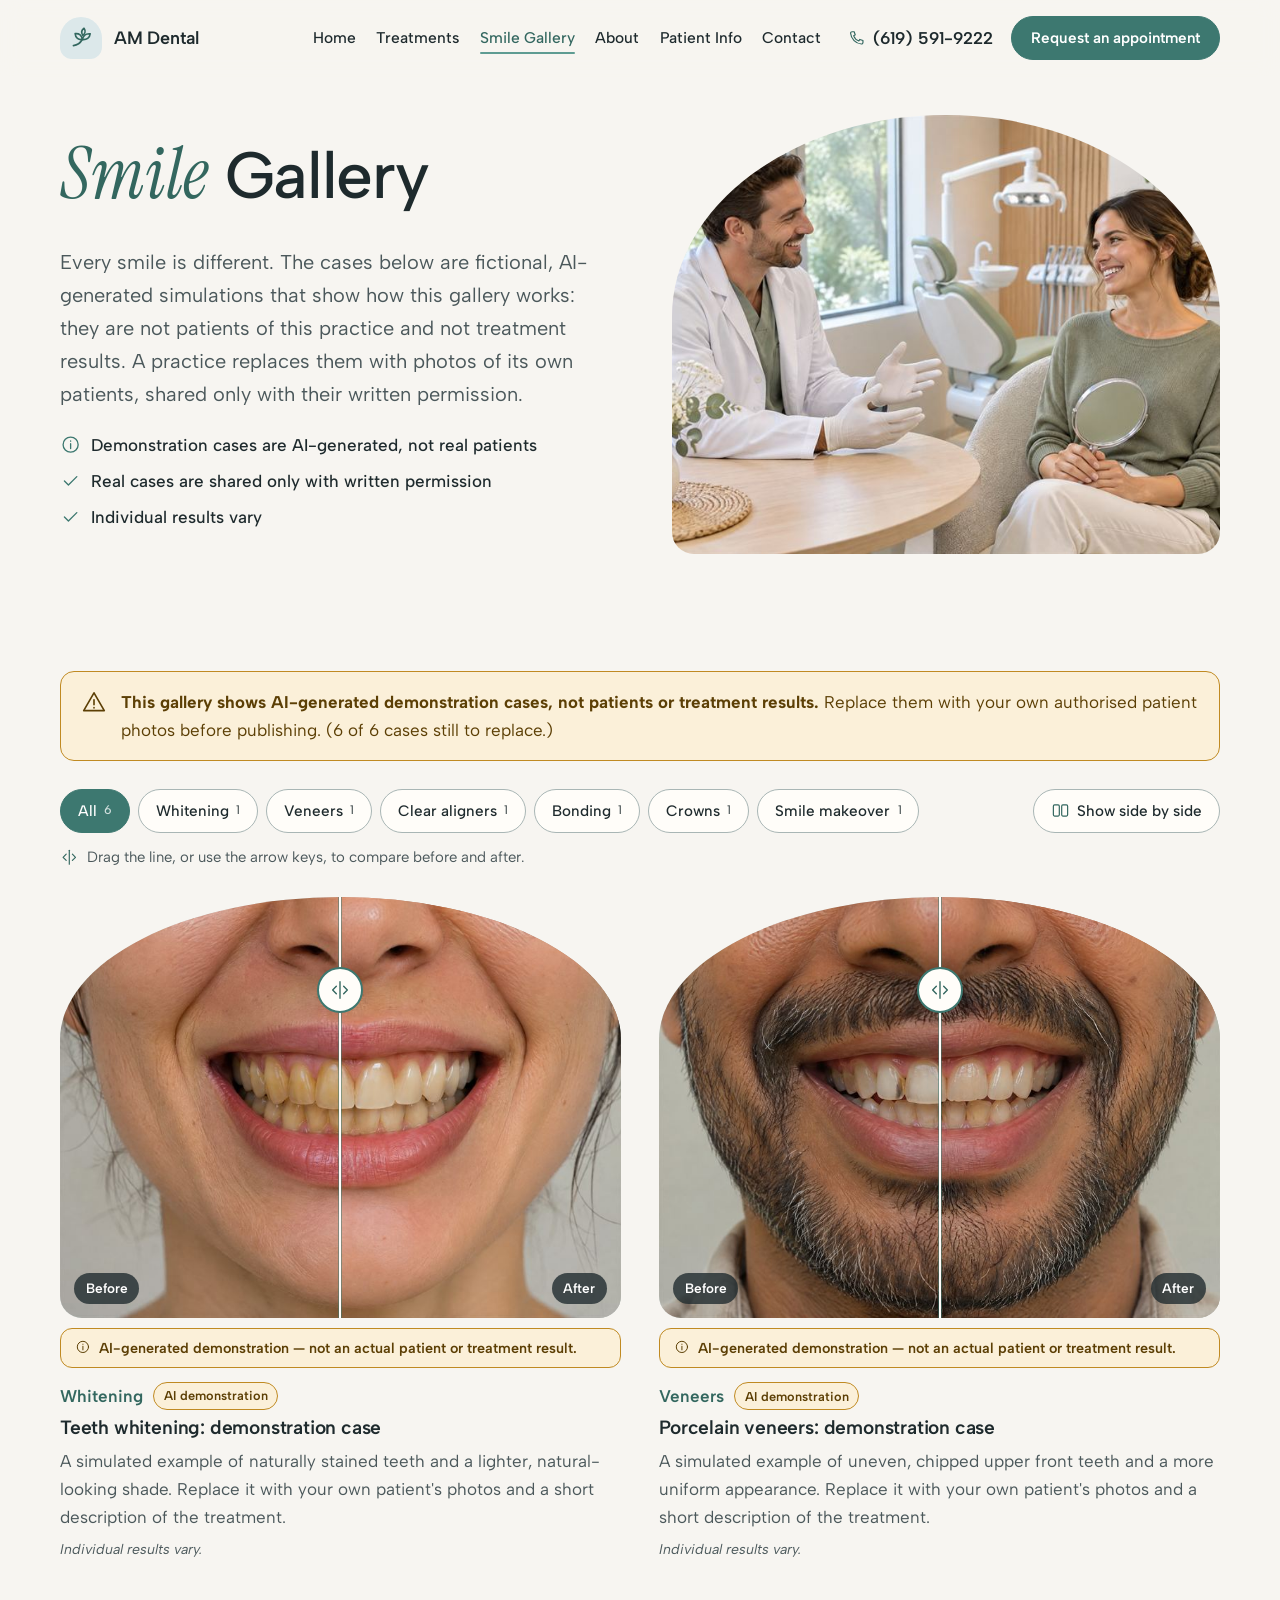
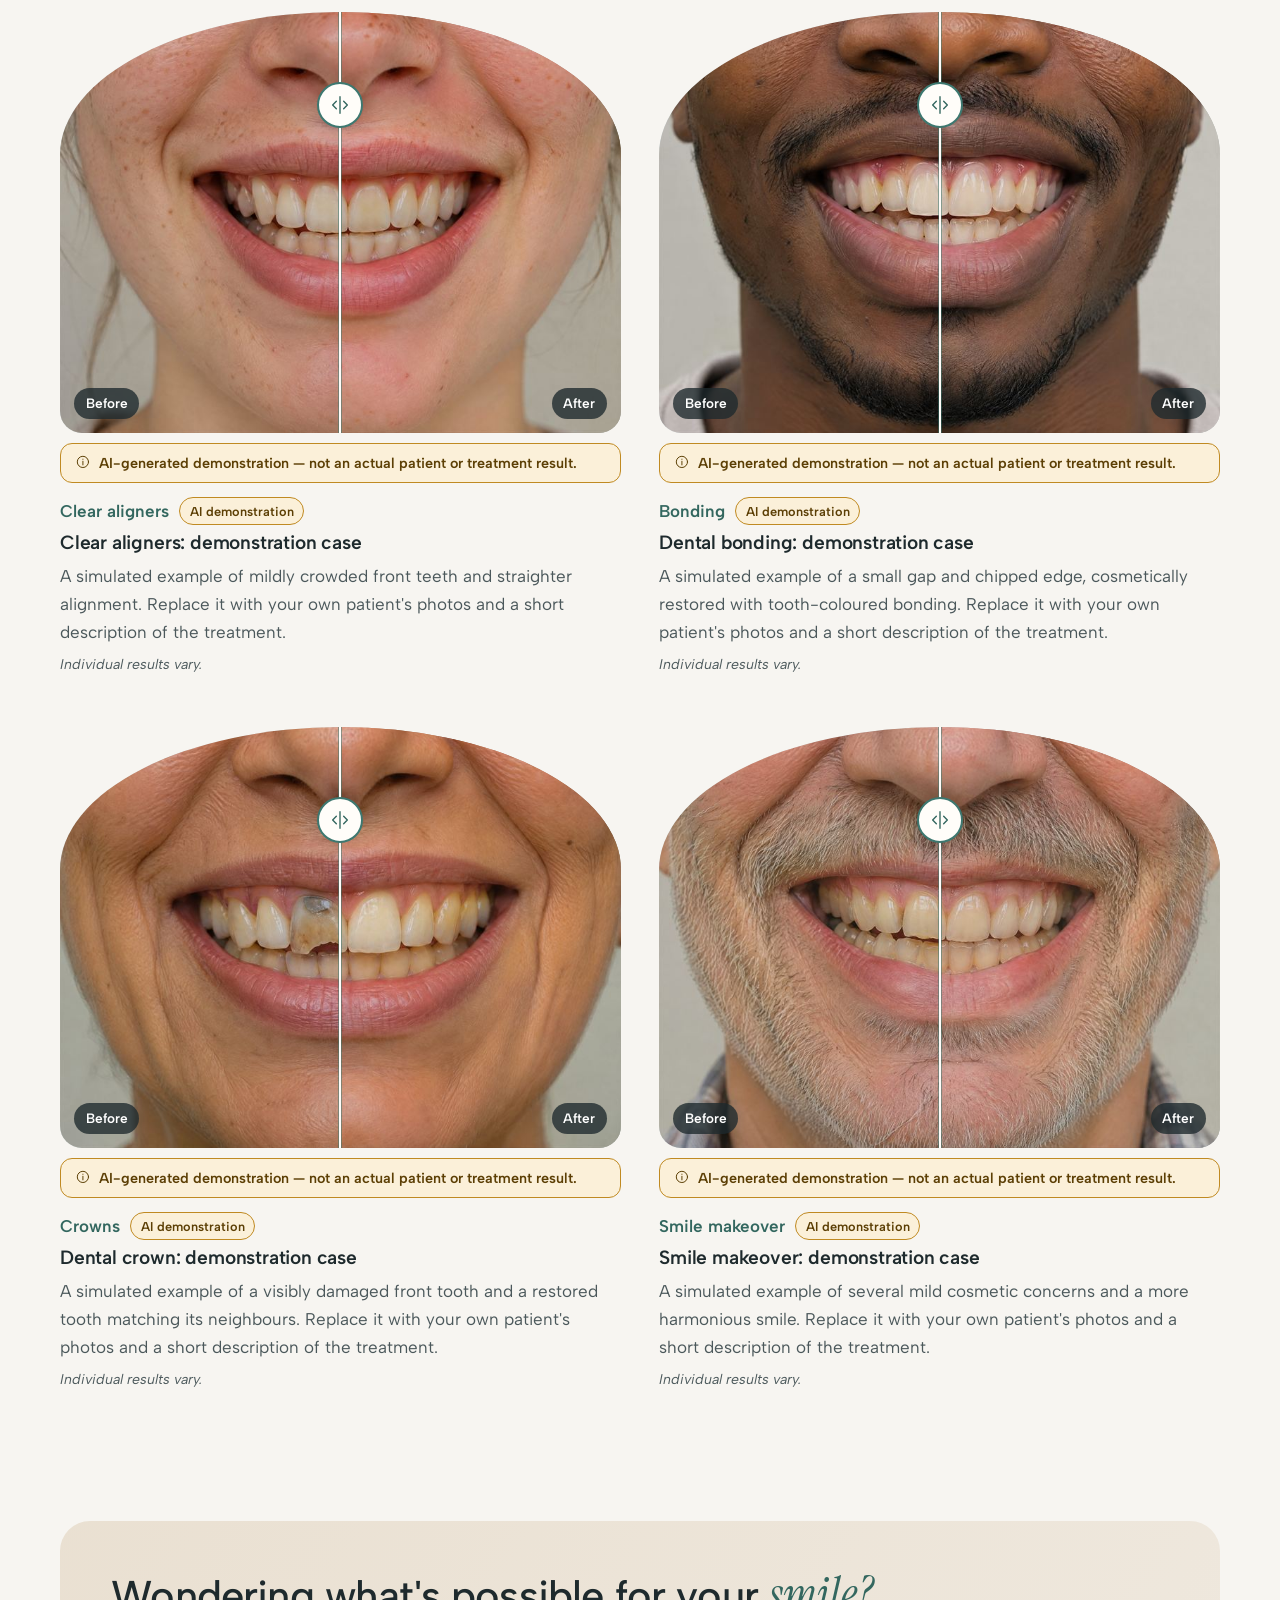
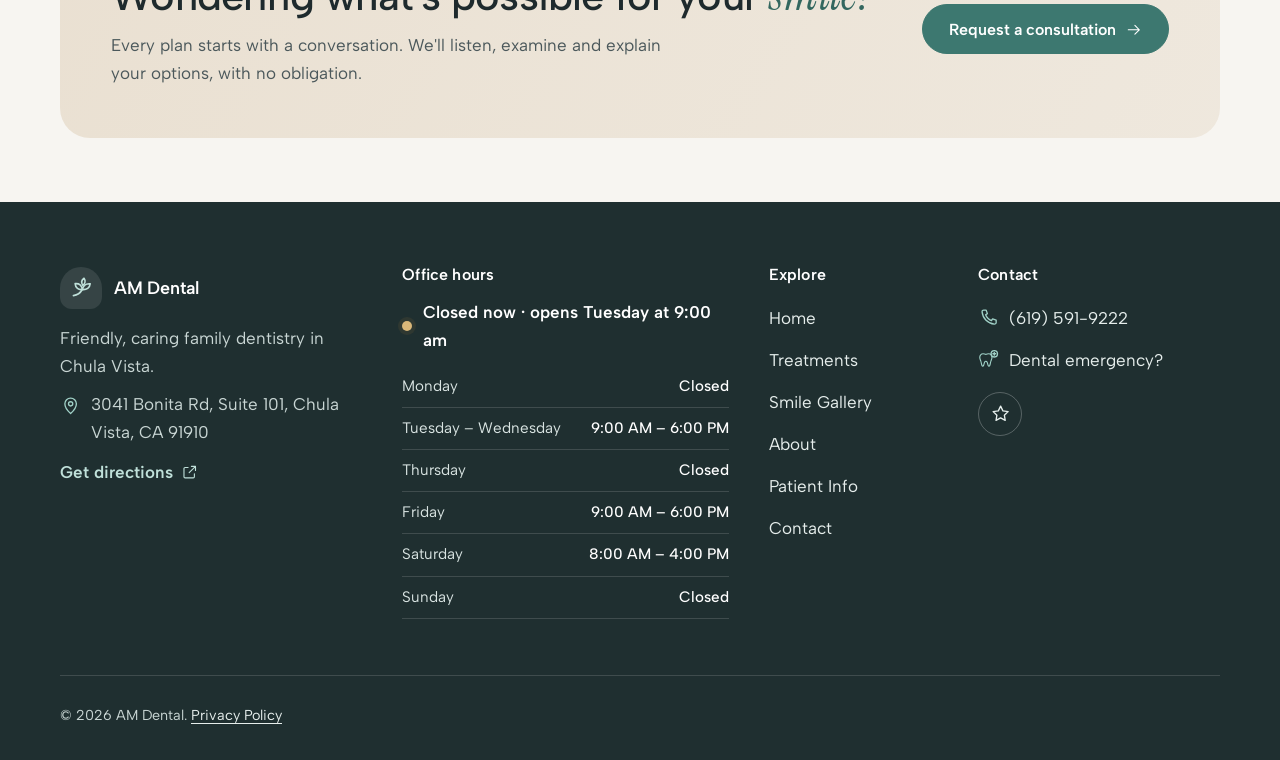
==== smile-gallery.html @ e5ad620f "AM Dental demo website Co-Authored-By: Claude Opus 5.5 <noreply@anthropic.com>" ====
<!doctype html>
<html lang="en">
<head>
  <meta charset="utf-8">
  <meta name="viewport" content="width=device-width, initial-scale=1">
  <meta name="robots" content="noindex, nofollow"><!-- DEMO ONLY: delete this line when the site goes live -->
  <title>Smile Gallery | AM Dental</title>
  <meta name="description" content="Our Smile Gallery of before-and-after photos. The cases shown in this template are AI-generated demonstrations, not patients or treatment results; individual results vary.">
  <meta name="theme-color" content="#f7f5f1">
  <!-- Share previews (Open Graph). Set dental.siteUrl in js/dental-config.js so links and images use your full web address. -->
  <meta property="og:type" content="website">
  <meta property="og:site_name" content="AM Dental" data-og="site_name">
  <meta property="og:title" content="Smile Gallery at AM Dental">
  <meta property="og:description" content="Our Smile Gallery of before-and-after photos. The cases shown in this template are AI-generated demonstrations, not patients or treatment results; individual results vary.">
  <meta property="og:image" content="images/smile-consultation-1200.jpg" data-og="image">
  <meta name="twitter:card" content="summary_large_image">
  <link rel="icon" href="images/favicon.svg" type="image/svg+xml">
  <meta name="theme-map" content='{"colors":{"primary":{"--c-accent":"","--c-accent-strong":"darker","--c-accent-ink":"darker"},"accent":{"--c-sand":""},"text":{"--c-ink":""},"background":{"--c-bg":""},"surface":{"--c-mist":"","--c-mist-2":"darker"}},"fonts":{"heading":["--font-heading"],"body":["--font-body"]}}'>
  <!-- Fonts: Albert Sans and Instrument Serif from Google Fonts. To change them, edit this link and --font-body / --font-heading / --font-accent in css/style.css. -->
  <link rel="preconnect" href="https://fonts.googleapis.com">
  <link rel="preconnect" href="https://fonts.gstatic.com" crossorigin>
  <link rel="stylesheet" href="https://fonts.googleapis.com/css2?family=Albert+Sans:wght@400;500;600&family=Instrument+Serif:ital@0;1&display=swap">
  <link rel="stylesheet" href="css/style.css">
  <script>document.documentElement.className += " js";</script>
  
</head>
<body data-page="smile-gallery">
  <svg xmlns="http://www.w3.org/2000/svg" style="display:none" aria-hidden="true">
  <symbol id="i-tooth" viewBox="0 0 24 24" fill="none" stroke="currentColor" stroke-width="1.5" stroke-linecap="round" stroke-linejoin="round"><path d="M8.2 3.5C5.6 3.5 3.8 5.6 3.8 8.3c0 2.1.8 3.5 1.4 5.2.7 2 .9 4.2 1.6 5.9.4 1 1.6 1.1 2.1 0 .6-1.3.8-3.5 1.5-4.8.4-.7.8-.9 1.6-.9s1.2.2 1.6.9c.7 1.3.9 3.5 1.5 4.8.5 1.1 1.7 1 2.1 0 .7-1.7.9-3.9 1.6-5.9.6-1.7 1.4-3.1 1.4-5.2 0-2.7-1.8-4.8-4.4-4.8-1.6 0-2.5.8-3.8.8s-2.2-.8-3.8-.8z"/></symbol>
  <symbol id="i-checkup" viewBox="0 0 24 24" fill="none" stroke="currentColor" stroke-width="1.5" stroke-linecap="round" stroke-linejoin="round"><path d="M8.2 3.5C5.6 3.5 3.8 5.6 3.8 8.3c0 2.1.8 3.5 1.4 5.2.7 2 .9 4.2 1.6 5.9.4 1 1.6 1.1 2.1 0 .6-1.3.8-3.5 1.5-4.8.4-.7.8-.9 1.6-.9s1.2.2 1.6.9c.7 1.3.9 3.5 1.5 4.8.5 1.1 1.7 1 2.1 0 .7-1.7.9-3.9 1.6-5.9.6-1.7 1.4-3.1 1.4-5.2 0-2.7-1.8-4.8-4.4-4.8-1.6 0-2.5.8-3.8.8s-2.2-.8-3.8-.8z" transform="translate(-.6 2) scale(.86)"/><path d="M19 1.8v4M17 3.8h4"/></symbol>
  <symbol id="i-filling" viewBox="0 0 24 24" fill="none" stroke="currentColor" stroke-width="1.5" stroke-linecap="round" stroke-linejoin="round"><path d="M8.2 3.5C5.6 3.5 3.8 5.6 3.8 8.3c0 2.1.8 3.5 1.4 5.2.7 2 .9 4.2 1.6 5.9.4 1 1.6 1.1 2.1 0 .6-1.3.8-3.5 1.5-4.8.4-.7.8-.9 1.6-.9s1.2.2 1.6.9c.7 1.3.9 3.5 1.5 4.8.5 1.1 1.7 1 2.1 0 .7-1.7.9-3.9 1.6-5.9.6-1.7 1.4-3.1 1.4-5.2 0-2.7-1.8-4.8-4.4-4.8-1.6 0-2.5.8-3.8.8s-2.2-.8-3.8-.8z"/><path d="M9 8.6c1 .7 2 1 3 1s2-.3 3-1"/></symbol>
  <symbol id="i-crown" viewBox="0 0 24 24" fill="none" stroke="currentColor" stroke-width="1.5" stroke-linecap="round" stroke-linejoin="round"><path d="M8.2 3.5C5.6 3.5 3.8 5.6 3.8 8.3c0 2.1.8 3.5 1.4 5.2.7 2 .9 4.2 1.6 5.9.4 1 1.6 1.1 2.1 0 .6-1.3.8-3.5 1.5-4.8.4-.7.8-.9 1.6-.9s1.2.2 1.6.9c.7 1.3.9 3.5 1.5 4.8.5 1.1 1.7 1 2.1 0 .7-1.7.9-3.9 1.6-5.9.6-1.7 1.4-3.1 1.4-5.2 0-2.7-1.8-4.8-4.4-4.8-1.6 0-2.5.8-3.8.8s-2.2-.8-3.8-.8z" transform="translate(1.8 4.4) scale(.82)"/><path d="M5 6.2V2.6l3 2 4-2.6 4 2.6 3-2v3.6"/></symbol>
  <symbol id="i-bridge" viewBox="0 0 24 24" fill="none" stroke="currentColor" stroke-width="1.5" stroke-linecap="round" stroke-linejoin="round"><path d="M8.2 3.5C5.6 3.5 3.8 5.6 3.8 8.3c0 2.1.8 3.5 1.4 5.2.7 2 .9 4.2 1.6 5.9.4 1 1.6 1.1 2.1 0 .6-1.3.8-3.5 1.5-4.8.4-.7.8-.9 1.6-.9s1.2.2 1.6.9c.7 1.3.9 3.5 1.5 4.8.5 1.1 1.7 1 2.1 0 .7-1.7.9-3.9 1.6-5.9.6-1.7 1.4-3.1 1.4-5.2 0-2.7-1.8-4.8-4.4-4.8-1.6 0-2.5.8-3.8.8s-2.2-.8-3.8-.8z" transform="translate(.2 6) scale(.5)"/><path d="M8.2 3.5C5.6 3.5 3.8 5.6 3.8 8.3c0 2.1.8 3.5 1.4 5.2.7 2 .9 4.2 1.6 5.9.4 1 1.6 1.1 2.1 0 .6-1.3.8-3.5 1.5-4.8.4-.7.8-.9 1.6-.9s1.2.2 1.6.9c.7 1.3.9 3.5 1.5 4.8.5 1.1 1.7 1 2.1 0 .7-1.7.9-3.9 1.6-5.9.6-1.7 1.4-3.1 1.4-5.2 0-2.7-1.8-4.8-4.4-4.8-1.6 0-2.5.8-3.8.8s-2.2-.8-3.8-.8z" transform="translate(6.2 6) scale(.5)"/><path d="M8.2 3.5C5.6 3.5 3.8 5.6 3.8 8.3c0 2.1.8 3.5 1.4 5.2.7 2 .9 4.2 1.6 5.9.4 1 1.6 1.1 2.1 0 .6-1.3.8-3.5 1.5-4.8.4-.7.8-.9 1.6-.9s1.2.2 1.6.9c.7 1.3.9 3.5 1.5 4.8.5 1.1 1.7 1 2.1 0 .7-1.7.9-3.9 1.6-5.9.6-1.7 1.4-3.1 1.4-5.2 0-2.7-1.8-4.8-4.4-4.8-1.6 0-2.5.8-3.8.8s-2.2-.8-3.8-.8z" transform="translate(12.2 6) scale(.5)"/><path d="M3 6.5h18"/></symbol>
  <symbol id="i-implant" viewBox="0 0 24 24" fill="none" stroke="currentColor" stroke-width="1.5" stroke-linecap="round" stroke-linejoin="round"><path d="M7.2 3.5h9.6c.5 3.3-1.5 5.6-4.8 5.6S6.7 6.8 7.2 3.5z"/><path d="M12 9.1v1.6M9.4 12h5.2M9.9 14.6h4.2M10.4 17.2h3.2M11 19.8h2"/></symbol>
  <symbol id="i-whitening" viewBox="0 0 24 24" fill="none" stroke="currentColor" stroke-width="1.5" stroke-linecap="round" stroke-linejoin="round"><path d="M8.2 3.5C5.6 3.5 3.8 5.6 3.8 8.3c0 2.1.8 3.5 1.4 5.2.7 2 .9 4.2 1.6 5.9.4 1 1.6 1.1 2.1 0 .6-1.3.8-3.5 1.5-4.8.4-.7.8-.9 1.6-.9s1.2.2 1.6.9c.7 1.3.9 3.5 1.5 4.8.5 1.1 1.7 1 2.1 0 .7-1.7.9-3.9 1.6-5.9.6-1.7 1.4-3.1 1.4-5.2 0-2.7-1.8-4.8-4.4-4.8-1.6 0-2.5.8-3.8.8s-2.2-.8-3.8-.8z" transform="translate(2.6 3.2) scale(.78)"/><path d="M12 .8v1.4M4.6 2.6l1 1M19.4 2.6l-1 1M2.2 8h1.4M20.4 8h1.4"/></symbol>
  <symbol id="i-veneer" viewBox="0 0 24 24" fill="none" stroke="currentColor" stroke-width="1.5" stroke-linecap="round" stroke-linejoin="round"><path d="M8.2 3.5C5.6 3.5 3.8 5.6 3.8 8.3c0 2.1.8 3.5 1.4 5.2.7 2 .9 4.2 1.6 5.9.4 1 1.6 1.1 2.1 0 .6-1.3.8-3.5 1.5-4.8.4-.7.8-.9 1.6-.9s1.2.2 1.6.9c.7 1.3.9 3.5 1.5 4.8.5 1.1 1.7 1 2.1 0 .7-1.7.9-3.9 1.6-5.9.6-1.7 1.4-3.1 1.4-5.2 0-2.7-1.8-4.8-4.4-4.8-1.6 0-2.5.8-3.8.8s-2.2-.8-3.8-.8z"/><path d="M7.4 7.2c3 1.2 6.2 1.2 9.2 0"/></symbol>
  <symbol id="i-bonding" viewBox="0 0 24 24" fill="none" stroke="currentColor" stroke-width="1.5" stroke-linecap="round" stroke-linejoin="round"><path d="M8.2 3.5C5.6 3.5 3.8 5.6 3.8 8.3c0 2.1.8 3.5 1.4 5.2.7 2 .9 4.2 1.6 5.9.4 1 1.6 1.1 2.1 0 .6-1.3.8-3.5 1.5-4.8.4-.7.8-.9 1.6-.9s1.2.2 1.6.9c.7 1.3.9 3.5 1.5 4.8.5 1.1 1.7 1 2.1 0 .7-1.7.9-3.9 1.6-5.9.6-1.7 1.4-3.1 1.4-5.2 0-2.7-1.8-4.8-4.4-4.8-1.6 0-2.5.8-3.8.8s-2.2-.8-3.8-.8z" transform="translate(-1 2) scale(.86)"/><path d="M17.5 2.5l4 4-2.5 2.5-4-4z"/><path d="M15 5l-1.6 1.6"/></symbol>
  <symbol id="i-aligner" viewBox="0 0 24 24" fill="none" stroke="currentColor" stroke-width="1.5" stroke-linecap="round" stroke-linejoin="round"><path d="M3 8.5c0 5.3 4 8.8 9 8.8s9-3.5 9-8.8"/><path d="M6.2 8.8c.4 3.6 2.8 5.7 5.8 5.7s5.4-2.1 5.8-5.7"/><path d="M8.6 13.4l.6-1.6M12 14.5v-1.8M15.4 13.4l-.6-1.6"/></symbol>
  <symbol id="i-emergency" viewBox="0 0 24 24" fill="none" stroke="currentColor" stroke-width="1.5" stroke-linecap="round" stroke-linejoin="round"><path d="M8.2 3.5C5.6 3.5 3.8 5.6 3.8 8.3c0 2.1.8 3.5 1.4 5.2.7 2 .9 4.2 1.6 5.9.4 1 1.6 1.1 2.1 0 .6-1.3.8-3.5 1.5-4.8.4-.7.8-.9 1.6-.9s1.2.2 1.6.9c.7 1.3.9 3.5 1.5 4.8.5 1.1 1.7 1 2.1 0 .7-1.7.9-3.9 1.6-5.9.6-1.7 1.4-3.1 1.4-5.2 0-2.7-1.8-4.8-4.4-4.8-1.6 0-2.5.8-3.8.8s-2.2-.8-3.8-.8z" transform="translate(-1.2 2.4) scale(.84)"/><circle cx="18.4" cy="5.4" r="3.6"/><path d="M18.4 3.8v3.2M16.8 5.4H20"/></symbol>
  <symbol id="i-child" viewBox="0 0 24 24" fill="none" stroke="currentColor" stroke-width="1.5" stroke-linecap="round" stroke-linejoin="round"><path d="M8.2 3.5C5.6 3.5 3.8 5.6 3.8 8.3c0 2.1.8 3.5 1.4 5.2.7 2 .9 4.2 1.6 5.9.4 1 1.6 1.1 2.1 0 .6-1.3.8-3.5 1.5-4.8.4-.7.8-.9 1.6-.9s1.2.2 1.6.9c.7 1.3.9 3.5 1.5 4.8.5 1.1 1.7 1 2.1 0 .7-1.7.9-3.9 1.6-5.9.6-1.7 1.4-3.1 1.4-5.2 0-2.7-1.8-4.8-4.4-4.8-1.6 0-2.5.8-3.8.8s-2.2-.8-3.8-.8z"/><path d="M9.6 8.8h.01M14.4 8.8h.01"/><path d="M9.8 10.8c1.3 1 3.1 1 4.4 0"/></symbol>
  <symbol id="i-family" viewBox="0 0 24 24" fill="none" stroke="currentColor" stroke-width="1.5" stroke-linecap="round" stroke-linejoin="round"><circle cx="8.5" cy="7.5" r="3"/><circle cx="16.5" cy="9" r="2.4"/><path d="M3 19.5c0-3.3 2.5-5.6 5.5-5.6s5.5 2.3 5.5 5.6"/><path d="M14.2 14.6c.7-.4 1.5-.6 2.3-.6 2.5 0 4.5 1.9 4.5 4.6"/></symbol>
  <symbol id="i-shield" viewBox="0 0 24 24" fill="none" stroke="currentColor" stroke-width="1.5" stroke-linecap="round" stroke-linejoin="round"><path d="M12 2.8l7.5 2.8v5.6c0 4.6-3.2 8.3-7.5 10-4.3-1.7-7.5-5.4-7.5-10V5.6z"/><path d="M8.6 12l2.3 2.3 4.6-4.8"/></symbol>
  <symbol id="i-calendar" viewBox="0 0 24 24" fill="none" stroke="currentColor" stroke-width="1.5" stroke-linecap="round" stroke-linejoin="round"><rect x="3.5" y="5" width="17" height="15" rx="2"/><path d="M3.5 9.5h17M8 3v4M16 3v4"/></symbol>
  <symbol id="i-clock" viewBox="0 0 24 24" fill="none" stroke="currentColor" stroke-width="1.5" stroke-linecap="round" stroke-linejoin="round"><circle cx="12" cy="12" r="8.5"/><path d="M12 7.5V12l3 2"/></symbol>
  <symbol id="i-clipboard" viewBox="0 0 24 24" fill="none" stroke="currentColor" stroke-width="1.5" stroke-linecap="round" stroke-linejoin="round"><rect x="5" y="4.5" width="14" height="16.5" rx="2"/><path d="M9 4.5V3h6v1.5"/><path d="M8.5 10l1.2 1.2 2-2M13.5 10.2h2.5M8.5 15l1.2 1.2 2-2M13.5 15.2h2.5"/></symbol>
  <symbol id="i-card" viewBox="0 0 24 24" fill="none" stroke="currentColor" stroke-width="1.5" stroke-linecap="round" stroke-linejoin="round"><rect x="2.8" y="5.5" width="18.4" height="13" rx="2"/><path d="M2.8 9.5h18.4M6.5 14.5h4"/></symbol>
  <symbol id="i-heart" viewBox="0 0 24 24" fill="none" stroke="currentColor" stroke-width="1.5" stroke-linecap="round" stroke-linejoin="round"><path d="M12 20s-7.5-4.4-7.5-10A4.4 4.4 0 0 1 12 7.2 4.4 4.4 0 0 1 19.5 10C19.5 15.6 12 20 12 20z"/></symbol>
  <symbol id="i-sparkle" viewBox="0 0 24 24" fill="none" stroke="currentColor" stroke-width="1.5" stroke-linecap="round" stroke-linejoin="round"><path d="M12 3l1.7 5.3L19 10l-5.3 1.7L12 17l-1.7-5.3L5 10l5.3-1.7z"/><path d="M19 16v4M17 18h4"/></symbol>
  <symbol id="i-comfort" viewBox="0 0 24 24" fill="none" stroke="currentColor" stroke-width="1.5" stroke-linecap="round" stroke-linejoin="round"><path d="M4 18v-5.5A2.5 2.5 0 0 1 6.5 10h0A2.5 2.5 0 0 1 9 12.5V14h6v-1.5a2.5 2.5 0 0 1 5 0V18"/><path d="M4 18h16M6.5 10V7a3 3 0 0 1 3-3h5a3 3 0 0 1 3 3v3"/></symbol>
  <symbol id="i-access" viewBox="0 0 24 24" fill="none" stroke="currentColor" stroke-width="1.5" stroke-linecap="round" stroke-linejoin="round"><circle cx="12" cy="4.6" r="1.8"/><path d="M5.5 8.5l6.5 1.2 6.5-1.2M12 9.7v4.8l-3.4 6M12 14.5l3.4 6"/></symbol>
  <symbol id="i-mirror" viewBox="0 0 24 24" fill="none" stroke="currentColor" stroke-width="1.5" stroke-linecap="round" stroke-linejoin="round"><ellipse cx="12" cy="8.5" rx="5.5" ry="6"/><path d="M12 14.5V21M9.5 21h5"/></symbol>
  <symbol id="i-leaf" viewBox="0 0 24 24" fill="none" stroke="currentColor" stroke-width="1.5" stroke-linecap="round" stroke-linejoin="round"><path d="M5 19c3.5-.4 6.4-2.4 8.2-5.6"/><path d="M13.2 13.4c-3.4.6-6.4-1.6-6.6-5.4 3.6-.5 6.4 1.6 6.6 5.4z"/><path d="M13.2 13.4c.8-3.5 3.7-5.6 7.3-5.3-.3 3.6-3.4 5.8-7.3 5.3z"/><path d="M13.6 9.6c-1.5-2.4-1-5 1.2-6.6 1.6 2.3 1.1 5-1.2 6.6z"/></symbol>
  <symbol id="i-phone" viewBox="0 0 24 24" fill="none" stroke="currentColor" stroke-width="1.5" stroke-linecap="round" stroke-linejoin="round"><path d="M6.6 3.5h2.6l1.4 4-2 1.3a11 11 0 0 0 6.6 6.6l1.3-2 4 1.4v2.6a1.9 1.9 0 0 1-2 1.9A15.3 15.3 0 0 1 4.6 5.5a1.9 1.9 0 0 1 2-2z"/></symbol>
  <symbol id="i-mail" viewBox="0 0 24 24" fill="none" stroke="currentColor" stroke-width="1.5" stroke-linecap="round" stroke-linejoin="round"><rect x="3" y="5.5" width="18" height="13" rx="2"/><path d="M3.5 6.5L12 13l8.5-6.5"/></symbol>
  <symbol id="i-pin" viewBox="0 0 24 24" fill="none" stroke="currentColor" stroke-width="1.5" stroke-linecap="round" stroke-linejoin="round"><path d="M12 21s-6.5-5.6-6.5-11a6.5 6.5 0 0 1 13 0c0 5.4-6.5 11-6.5 11z"/><circle cx="12" cy="10" r="2.4"/></symbol>
  <symbol id="i-arrow" viewBox="0 0 24 24" fill="none" stroke="currentColor" stroke-width="1.5" stroke-linecap="round" stroke-linejoin="round"><path d="M4.5 12h15M13.5 6l6 6-6 6"/></symbol>
  <symbol id="i-chevron" viewBox="0 0 24 24" fill="none" stroke="currentColor" stroke-width="1.5" stroke-linecap="round" stroke-linejoin="round"><path d="M6 9.5l6 6 6-6"/></symbol>
  <symbol id="i-menu" viewBox="0 0 24 24" fill="none" stroke="currentColor" stroke-width="1.5" stroke-linecap="round" stroke-linejoin="round"><path d="M4 7.5h16M4 12h16M4 16.5h16"/></symbol>
  <symbol id="i-close" viewBox="0 0 24 24" fill="none" stroke="currentColor" stroke-width="1.5" stroke-linecap="round" stroke-linejoin="round"><path d="M6 6l12 12M18 6L6 18"/></symbol>
  <symbol id="i-check" viewBox="0 0 24 24" fill="none" stroke="currentColor" stroke-width="1.5" stroke-linecap="round" stroke-linejoin="round"><path d="M5 12.5l4.5 4.5L19 7.5"/></symbol>
  <symbol id="i-alert" viewBox="0 0 24 24" fill="none" stroke="currentColor" stroke-width="1.5" stroke-linecap="round" stroke-linejoin="round"><path d="M12 3.5L21.5 20h-19z"/><path d="M12 10v4.5M12 17.2v.3"/></symbol>
  <symbol id="i-info" viewBox="0 0 24 24" fill="none" stroke="currentColor" stroke-width="1.5" stroke-linecap="round" stroke-linejoin="round"><circle cx="12" cy="12" r="8.5"/><path d="M12 11v5.5M12 7.8v.3"/></symbol>
  <symbol id="i-external" viewBox="0 0 24 24" fill="none" stroke="currentColor" stroke-width="1.5" stroke-linecap="round" stroke-linejoin="round"><path d="M14 4.5h5.5V10M19.5 4.5L11 13"/><path d="M18 14.5v4a1.5 1.5 0 0 1-1.5 1.5h-11A1.5 1.5 0 0 1 4 18.5v-11A1.5 1.5 0 0 1 5.5 6h4"/></symbol>
  <symbol id="i-compare" viewBox="0 0 24 24" fill="none" stroke="currentColor" stroke-width="1.5" stroke-linecap="round" stroke-linejoin="round"><path d="M12 3v18"/><path d="M8 8l-4 4 4 4M16 8l4 4-4 4"/></symbol>
  <symbol id="i-columns" viewBox="0 0 24 24" fill="none" stroke="currentColor" stroke-width="1.5" stroke-linecap="round" stroke-linejoin="round"><rect x="3" y="5" width="7.5" height="14" rx="1.5"/><rect x="13.5" y="5" width="7.5" height="14" rx="1.5"/></symbol>
  <symbol id="i-star" viewBox="0 0 24 24" fill="none" stroke="currentColor" stroke-width="1.5" stroke-linecap="round" stroke-linejoin="round"><path d="M12 3.5l2.6 5.4 5.9.8-4.3 4.1 1 5.8L12 16.8l-5.2 2.8 1-5.8-4.3-4.1 5.9-.8z"/></symbol>
  <symbol id="i-facebook" viewBox="0 0 24 24" fill="none" stroke="currentColor" stroke-width="1.5" stroke-linecap="round" stroke-linejoin="round"><path d="M14.5 21v-7.5h2.6l.4-3h-3V8.6c0-.9.3-1.5 1.6-1.5h1.6V4.4c-.3 0-1.2-.1-2.3-.1-2.3 0-3.9 1.4-3.9 4v2.2H8.9v3h2.6V21"/></symbol>
  <symbol id="i-instagram" viewBox="0 0 24 24" fill="none" stroke="currentColor" stroke-width="1.5" stroke-linecap="round" stroke-linejoin="round"><rect x="3.5" y="3.5" width="17" height="17" rx="4.5"/><circle cx="12" cy="12" r="4"/><path d="M17.2 6.8v.1"/></symbol>
</svg>
  <a class="skip-link" href="#main">Skip to content</a>

  <!-- ============ HEADER (same on every page) ============ -->
  <header class="site-header">
    <div class="container header-bar">
      <a class="brand" href="index.html"><span class="brand-mark"><svg class="brand-icon" aria-hidden="true" focusable="false"><use href="#i-leaf"></use></svg></span><span class="brand-name" data-site="businessName">AM Dental</span></a>
      <button class="nav-toggle" type="button" aria-expanded="false" aria-controls="site-menu" aria-label="Open menu">
        <svg class="icon-open" aria-hidden="true" focusable="false"><use href="#i-menu"></use></svg>
        <svg class="icon-close" aria-hidden="true" focusable="false"><use href="#i-close"></use></svg>
      </button>
      <nav class="site-nav" id="site-menu" aria-label="Main">
        <ul class="nav-links">
            <li><a href="index.html">Home</a></li>
            <li><a href="treatments.html">Treatments</a></li>
            <li><a href="smile-gallery.html" aria-current="page">Smile Gallery</a></li>
            <li><a href="about.html">About</a></li>
            <li><a href="patients.html">Patient Info</a></li>
            <li><a href="contact.html">Contact</a></li>
        </ul>
        <div class="nav-actions">
          <a class="nav-phone" data-site-link="phone" href="tel:+16195919222"><svg class="icon" aria-hidden="true" focusable="false"><use href="#i-phone"></use></svg><span data-site="phone">(619) 591-9222</span></a>
          <a class="btn btn--small" href="contact.html#request">Request an appointment</a>
        </div>
      </nav>
    </div>
  </header>

  <main id="main">
<section class="page-hero" aria-labelledby="page-title">
      <div class="container page-hero-grid">
        <div class="page-hero-copy">
          <h1 id="page-title"><em class="accent">Smile</em> Gallery</h1>
          <p class="lead" data-gallery-intro>Every smile is different. The cases below are fictional, AI-generated simulations that show how this gallery works: they are not patients of this practice and not treatment results. A practice replaces them with photos of its own patients, shared only with their written permission.</p>
          <ul class="mini-points">
            <li><svg class="icon" aria-hidden="true" focusable="false"><use href="#i-info"></use></svg>Demonstration cases are AI-generated, not real patients</li>
            <li><svg class="icon" aria-hidden="true" focusable="false"><use href="#i-check"></use></svg>Real cases are shared only with written permission</li>
            <li><svg class="icon" aria-hidden="true" focusable="false"><use href="#i-check"></use></svg>Individual results vary</li>
          </ul>
        </div>
        <div class="arch arch--page"><img src="images/smile-consultation-800.jpg" srcset="images/smile-consultation-480.jpg 480w, images/smile-consultation-800.jpg 800w, images/smile-consultation-1200.jpg 1200w, images/smile-consultation-1600.jpg 1600w" sizes="(min-width: 900px) 46vw, 100vw" width="800" height="531" alt="A dentist and a smiling patient holding a hand mirror, talking at a consultation table" loading="eager" fetchpriority="high"></div>
      </div>
    </section>

    <section class="section section--tight" aria-labelledby="cases-title">
      <div class="container">
        <!-- Shown while any case below is still demonstration content (data-case-demo, data-case-placeholder or a
             demonstration image); hidden automatically when none is left. docs/check-before-publishing.html also
             reports every remaining demonstration case as "fix before publishing". -->
        <div class="gallery-banner" role="note" data-placeholder-banner>
          <svg class="banner-icon" aria-hidden="true" focusable="false"><use href="#i-alert"></use></svg>
          <p><strong>This gallery shows AI-generated demonstration cases, not patients or treatment results.</strong> Replace them with your own authorised patient photos before publishing. <span data-placeholder-count></span></p>
        </div>

        <div class="gallery-head">
          <h2 id="cases-title" class="visually-hidden">Before-and-after cases</h2>
          <div class="case-filters" role="group" aria-label="Filter cases by treatment" data-case-filters>
          <button type="button" class="pill" data-case-filter="all" aria-pressed="true">All <span class="pill-count" data-count></span></button>
          <button type="button" class="pill" data-case-filter="whitening" aria-pressed="false">Whitening <span class="pill-count" data-count></span></button>
          <button type="button" class="pill" data-case-filter="veneers" aria-pressed="false">Veneers <span class="pill-count" data-count></span></button>
          <button type="button" class="pill" data-case-filter="aligners" aria-pressed="false">Clear aligners <span class="pill-count" data-count></span></button>
          <button type="button" class="pill" data-case-filter="bonding" aria-pressed="false">Bonding <span class="pill-count" data-count></span></button>
          <button type="button" class="pill" data-case-filter="crowns" aria-pressed="false">Crowns <span class="pill-count" data-count></span></button>
          <button type="button" class="pill" data-case-filter="makeover" aria-pressed="false">Smile makeover <span class="pill-count" data-count></span></button>
          </div>
          <button type="button" class="toggle" data-compare-toggle aria-pressed="false"><svg class="icon" aria-hidden="true" focusable="false"><use href="#i-columns"></use></svg>Show side by side</button>
        </div>
        <p class="visually-hidden" role="status" aria-live="polite" data-case-status></p>
        <p class="gallery-hint" data-compare-hint><svg class="icon" aria-hidden="true" focusable="false"><use href="#i-compare"></use></svg>Drag the line, or use the arrow keys, to compare before and after.</p>

        <div class="cases" data-cases>
          <!-- CASE 1: Teeth whitening. AI-GENERATED DEMONSTRATION (fictional person, not a patient or a result).
               To use a real case: put your patient's authorised photos in images/, change both images and alt texts, edit the
               texts, then delete data-case-demo, the "AI demonstration" badge and the AI disclosure line. -->
          <article class="case reveal" id="case-whitening" data-case data-case-category="whitening" data-case-demo="ai-simulation">
            <div class="compare" data-compare>
              <div class="compare-frame">
                <figure class="compare-side compare-side--before">
                  <img src="images/ai-demo-whitening-before-800.jpg" srcset="images/ai-demo-whitening-before-480.jpg 480w, images/ai-demo-whitening-before-800.jpg 800w, images/ai-demo-whitening-before-1200.jpg 1200w, images/ai-demo-whitening-before-1600.jpg 1600w" sizes="(min-width: 1200px) 560px, (min-width: 700px) 46vw, 92vw" width="800" height="597" alt="AI-generated demonstration image, before: close-up of a fictional adult's smile with yellow-brown staining on the teeth. Not a real patient." loading="lazy" decoding="async">
                  <figcaption class="compare-label">Before</figcaption>
                </figure>
                <figure class="compare-side compare-side--after">
                  <img src="images/ai-demo-whitening-after-800.jpg" srcset="images/ai-demo-whitening-after-480.jpg 480w, images/ai-demo-whitening-after-800.jpg 800w, images/ai-demo-whitening-after-1200.jpg 1200w, images/ai-demo-whitening-after-1600.jpg 1600w" sizes="(min-width: 1200px) 560px, (min-width: 700px) 46vw, 92vw" width="800" height="597" alt="AI-generated demonstration image, after: the same fictional smile with a lighter, natural tooth shade. Not a real patient or treatment result." loading="lazy" decoding="async">
                  <figcaption class="compare-label">After</figcaption>
                </figure>
                <span class="compare-line" aria-hidden="true"><span class="compare-knob"><svg class="icon" aria-hidden="true" focusable="false"><use href="#i-compare"></use></svg></span></span>
              </div>
              <label class="visually-hidden" for="cmp-whitening">Compare before and after: Teeth whitening (AI-generated demonstration, not a real patient)</label>
              <input class="compare-range" id="cmp-whitening" type="range" min="0" max="100" step="1" value="50">
              <p class="ai-disclosure" data-ai-disclosure><svg class="icon" aria-hidden="true" focusable="false"><use href="#i-info"></use></svg><span>AI-generated demonstration — not an actual patient or treatment result.</span></p>
            </div>
            <div class="case-body">
              <p class="case-meta"><span class="case-cat">Whitening</span><span class="badge-placeholder" data-placeholder-badge>AI demonstration</span></p>
              <h3 class="case-title">Teeth whitening: demonstration case</h3>
              <p class="case-desc">A simulated example of naturally stained teeth and a lighter, natural-looking shade. Replace it with your own patient's photos and a short description of the treatment.</p>
              <p class="case-note">Individual results vary.</p>
            </div>
          </article>
          <!-- CASE 2: Porcelain veneers. AI-GENERATED DEMONSTRATION (fictional person, not a patient or a result).
               To use a real case: put your patient's authorised photos in images/, change both images and alt texts, edit the
               texts, then delete data-case-demo, the "AI demonstration" badge and the AI disclosure line. -->
          <article class="case reveal" id="case-veneers" data-case data-case-category="veneers" data-case-demo="ai-simulation">
            <div class="compare" data-compare>
              <div class="compare-frame">
                <figure class="compare-side compare-side--before">
                  <img src="images/ai-demo-veneers-before-800.jpg" srcset="images/ai-demo-veneers-before-480.jpg 480w, images/ai-demo-veneers-before-800.jpg 800w, images/ai-demo-veneers-before-1200.jpg 1200w, images/ai-demo-veneers-before-1600.jpg 1600w" sizes="(min-width: 1200px) 560px, (min-width: 700px) 46vw, 92vw" width="800" height="597" alt="AI-generated demonstration image, before: close-up of a fictional adult's smile with uneven, chipped upper front teeth. Not a real patient." loading="lazy" decoding="async">
                  <figcaption class="compare-label">Before</figcaption>
                </figure>
                <figure class="compare-side compare-side--after">
                  <img src="images/ai-demo-veneers-after-800.jpg" srcset="images/ai-demo-veneers-after-480.jpg 480w, images/ai-demo-veneers-after-800.jpg 800w, images/ai-demo-veneers-after-1200.jpg 1200w, images/ai-demo-veneers-after-1600.jpg 1600w" sizes="(min-width: 1200px) 560px, (min-width: 700px) 46vw, 92vw" width="800" height="597" alt="AI-generated demonstration image, after: the same fictional smile with even, uniform upper front teeth. Not a real patient or treatment result." loading="lazy" decoding="async">
                  <figcaption class="compare-label">After</figcaption>
                </figure>
                <span class="compare-line" aria-hidden="true"><span class="compare-knob"><svg class="icon" aria-hidden="true" focusable="false"><use href="#i-compare"></use></svg></span></span>
              </div>
              <label class="visually-hidden" for="cmp-veneers">Compare before and after: Porcelain veneers (AI-generated demonstration, not a real patient)</label>
              <input class="compare-range" id="cmp-veneers" type="range" min="0" max="100" step="1" value="50">
              <p class="ai-disclosure" data-ai-disclosure><svg class="icon" aria-hidden="true" focusable="false"><use href="#i-info"></use></svg><span>AI-generated demonstration — not an actual patient or treatment result.</span></p>
            </div>
            <div class="case-body">
              <p class="case-meta"><span class="case-cat">Veneers</span><span class="badge-placeholder" data-placeholder-badge>AI demonstration</span></p>
              <h3 class="case-title">Porcelain veneers: demonstration case</h3>
              <p class="case-desc">A simulated example of uneven, chipped upper front teeth and a more uniform appearance. Replace it with your own patient's photos and a short description of the treatment.</p>
              <p class="case-note">Individual results vary.</p>
            </div>
          </article>
          <!-- CASE 3: Clear aligners. AI-GENERATED DEMONSTRATION (fictional person, not a patient or a result).
               To use a real case: put your patient's authorised photos in images/, change both images and alt texts, edit the
               texts, then delete data-case-demo, the "AI demonstration" badge and the AI disclosure line. -->
          <article class="case reveal" id="case-aligners" data-case data-case-category="aligners" data-case-demo="ai-simulation">
            <div class="compare" data-compare>
              <div class="compare-frame">
                <figure class="compare-side compare-side--before">
                  <img src="images/ai-demo-aligners-before-800.jpg" srcset="images/ai-demo-aligners-before-480.jpg 480w, images/ai-demo-aligners-before-800.jpg 800w, images/ai-demo-aligners-before-1200.jpg 1200w, images/ai-demo-aligners-before-1600.jpg 1600w" sizes="(min-width: 1200px) 560px, (min-width: 700px) 46vw, 92vw" width="800" height="597" alt="AI-generated demonstration image, before: close-up of a fictional adult's smile with mildly crowded front teeth. Not a real patient." loading="lazy" decoding="async">
                  <figcaption class="compare-label">Before</figcaption>
                </figure>
                <figure class="compare-side compare-side--after">
                  <img src="images/ai-demo-aligners-after-800.jpg" srcset="images/ai-demo-aligners-after-480.jpg 480w, images/ai-demo-aligners-after-800.jpg 800w, images/ai-demo-aligners-after-1200.jpg 1200w, images/ai-demo-aligners-after-1600.jpg 1600w" sizes="(min-width: 1200px) 560px, (min-width: 700px) 46vw, 92vw" width="800" height="597" alt="AI-generated demonstration image, after: the same fictional smile with straighter front teeth. Not a real patient or treatment result." loading="lazy" decoding="async">
                  <figcaption class="compare-label">After</figcaption>
                </figure>
                <span class="compare-line" aria-hidden="true"><span class="compare-knob"><svg class="icon" aria-hidden="true" focusable="false"><use href="#i-compare"></use></svg></span></span>
              </div>
              <label class="visually-hidden" for="cmp-aligners">Compare before and after: Clear aligners (AI-generated demonstration, not a real patient)</label>
              <input class="compare-range" id="cmp-aligners" type="range" min="0" max="100" step="1" value="50">
              <p class="ai-disclosure" data-ai-disclosure><svg class="icon" aria-hidden="true" focusable="false"><use href="#i-info"></use></svg><span>AI-generated demonstration — not an actual patient or treatment result.</span></p>
            </div>
            <div class="case-body">
              <p class="case-meta"><span class="case-cat">Clear aligners</span><span class="badge-placeholder" data-placeholder-badge>AI demonstration</span></p>
              <h3 class="case-title">Clear aligners: demonstration case</h3>
              <p class="case-desc">A simulated example of mildly crowded front teeth and straighter alignment. Replace it with your own patient's photos and a short description of the treatment.</p>
              <p class="case-note">Individual results vary.</p>
            </div>
          </article>
          <!-- CASE 4: Dental bonding. AI-GENERATED DEMONSTRATION (fictional person, not a patient or a result).
               To use a real case: put your patient's authorised photos in images/, change both images and alt texts, edit the
               texts, then delete data-case-demo, the "AI demonstration" badge and the AI disclosure line. -->
          <article class="case reveal" id="case-bonding" data-case data-case-category="bonding" data-case-demo="ai-simulation">
            <div class="compare" data-compare>
              <div class="compare-frame">
                <figure class="compare-side compare-side--before">
                  <img src="images/ai-demo-bonding-before-800.jpg" srcset="images/ai-demo-bonding-before-480.jpg 480w, images/ai-demo-bonding-before-800.jpg 800w, images/ai-demo-bonding-before-1200.jpg 1200w, images/ai-demo-bonding-before-1600.jpg 1600w" sizes="(min-width: 1200px) 560px, (min-width: 700px) 46vw, 92vw" width="800" height="597" alt="AI-generated demonstration image, before: close-up of a fictional adult's smile with a small gap and a chipped edge between the upper front teeth. Not a real patient." loading="lazy" decoding="async">
                  <figcaption class="compare-label">Before</figcaption>
                </figure>
                <figure class="compare-side compare-side--after">
                  <img src="images/ai-demo-bonding-after-800.jpg" srcset="images/ai-demo-bonding-after-480.jpg 480w, images/ai-demo-bonding-after-800.jpg 800w, images/ai-demo-bonding-after-1200.jpg 1200w, images/ai-demo-bonding-after-1600.jpg 1600w" sizes="(min-width: 1200px) 560px, (min-width: 700px) 46vw, 92vw" width="800" height="597" alt="AI-generated demonstration image, after: the same fictional smile with the gap closed and the edge restored. Not a real patient or treatment result." loading="lazy" decoding="async">
                  <figcaption class="compare-label">After</figcaption>
                </figure>
                <span class="compare-line" aria-hidden="true"><span class="compare-knob"><svg class="icon" aria-hidden="true" focusable="false"><use href="#i-compare"></use></svg></span></span>
              </div>
              <label class="visually-hidden" for="cmp-bonding">Compare before and after: Dental bonding (AI-generated demonstration, not a real patient)</label>
              <input class="compare-range" id="cmp-bonding" type="range" min="0" max="100" step="1" value="50">
              <p class="ai-disclosure" data-ai-disclosure><svg class="icon" aria-hidden="true" focusable="false"><use href="#i-info"></use></svg><span>AI-generated demonstration — not an actual patient or treatment result.</span></p>
            </div>
            <div class="case-body">
              <p class="case-meta"><span class="case-cat">Bonding</span><span class="badge-placeholder" data-placeholder-badge>AI demonstration</span></p>
              <h3 class="case-title">Dental bonding: demonstration case</h3>
              <p class="case-desc">A simulated example of a small gap and chipped edge, cosmetically restored with tooth-coloured bonding. Replace it with your own patient's photos and a short description of the treatment.</p>
              <p class="case-note">Individual results vary.</p>
            </div>
          </article>
          <!-- CASE 5: Dental crown. AI-GENERATED DEMONSTRATION (fictional person, not a patient or a result).
               To use a real case: put your patient's authorised photos in images/, change both images and alt texts, edit the
               texts, then delete data-case-demo, the "AI demonstration" badge and the AI disclosure line. -->
          <article class="case reveal" id="case-crowns" data-case data-case-category="crowns" data-case-demo="ai-simulation">
            <div class="compare" data-compare>
              <div class="compare-frame">
                <figure class="compare-side compare-side--before">
                  <img src="images/ai-demo-crowns-before-800.jpg" srcset="images/ai-demo-crowns-before-480.jpg 480w, images/ai-demo-crowns-before-800.jpg 800w, images/ai-demo-crowns-before-1200.jpg 1200w, images/ai-demo-crowns-before-1600.jpg 1600w" sizes="(min-width: 1200px) 560px, (min-width: 700px) 46vw, 92vw" width="800" height="597" alt="AI-generated demonstration image, before: close-up of a fictional adult's smile with a damaged, discoloured upper front tooth. Not a real patient." loading="lazy" decoding="async">
                  <figcaption class="compare-label">Before</figcaption>
                </figure>
                <figure class="compare-side compare-side--after">
                  <img src="images/ai-demo-crowns-after-800.jpg" srcset="images/ai-demo-crowns-after-480.jpg 480w, images/ai-demo-crowns-after-800.jpg 800w, images/ai-demo-crowns-after-1200.jpg 1200w, images/ai-demo-crowns-after-1600.jpg 1600w" sizes="(min-width: 1200px) 560px, (min-width: 700px) 46vw, 92vw" width="800" height="597" alt="AI-generated demonstration image, after: the same fictional smile with the front tooth restored. Not a real patient or treatment result." loading="lazy" decoding="async">
                  <figcaption class="compare-label">After</figcaption>
                </figure>
                <span class="compare-line" aria-hidden="true"><span class="compare-knob"><svg class="icon" aria-hidden="true" focusable="false"><use href="#i-compare"></use></svg></span></span>
              </div>
              <label class="visually-hidden" for="cmp-crowns">Compare before and after: Dental crown (AI-generated demonstration, not a real patient)</label>
              <input class="compare-range" id="cmp-crowns" type="range" min="0" max="100" step="1" value="50">
              <p class="ai-disclosure" data-ai-disclosure><svg class="icon" aria-hidden="true" focusable="false"><use href="#i-info"></use></svg><span>AI-generated demonstration — not an actual patient or treatment result.</span></p>
            </div>
            <div class="case-body">
              <p class="case-meta"><span class="case-cat">Crowns</span><span class="badge-placeholder" data-placeholder-badge>AI demonstration</span></p>
              <h3 class="case-title">Dental crown: demonstration case</h3>
              <p class="case-desc">A simulated example of a visibly damaged front tooth and a restored tooth matching its neighbours. Replace it with your own patient's photos and a short description of the treatment.</p>
              <p class="case-note">Individual results vary.</p>
            </div>
          </article>
          <!-- CASE 6: Smile makeover. AI-GENERATED DEMONSTRATION (fictional person, not a patient or a result).
               To use a real case: put your patient's authorised photos in images/, change both images and alt texts, edit the
               texts, then delete data-case-demo, the "AI demonstration" badge and the AI disclosure line. -->
          <article class="case reveal" id="case-makeover" data-case data-case-category="makeover" data-case-demo="ai-simulation">
            <div class="compare" data-compare>
              <div class="compare-frame">
                <figure class="compare-side compare-side--before">
                  <img src="images/ai-demo-makeover-before-800.jpg" srcset="images/ai-demo-makeover-before-480.jpg 480w, images/ai-demo-makeover-before-800.jpg 800w, images/ai-demo-makeover-before-1200.jpg 1200w, images/ai-demo-makeover-before-1600.jpg 1600w" sizes="(min-width: 1200px) 560px, (min-width: 700px) 46vw, 92vw" width="800" height="597" alt="AI-generated demonstration image, before: close-up of a fictional adult's smile with mild yellowing, uneven edges and a small gap. Not a real patient." loading="lazy" decoding="async">
                  <figcaption class="compare-label">Before</figcaption>
                </figure>
                <figure class="compare-side compare-side--after">
                  <img src="images/ai-demo-makeover-after-800.jpg" srcset="images/ai-demo-makeover-after-480.jpg 480w, images/ai-demo-makeover-after-800.jpg 800w, images/ai-demo-makeover-after-1200.jpg 1200w, images/ai-demo-makeover-after-1600.jpg 1600w" sizes="(min-width: 1200px) 560px, (min-width: 700px) 46vw, 92vw" width="800" height="597" alt="AI-generated demonstration image, after: the same fictional smile with a lighter shade, even edges and the gap closed. Not a real patient or treatment result." loading="lazy" decoding="async">
                  <figcaption class="compare-label">After</figcaption>
                </figure>
                <span class="compare-line" aria-hidden="true"><span class="compare-knob"><svg class="icon" aria-hidden="true" focusable="false"><use href="#i-compare"></use></svg></span></span>
              </div>
              <label class="visually-hidden" for="cmp-makeover">Compare before and after: Smile makeover (AI-generated demonstration, not a real patient)</label>
              <input class="compare-range" id="cmp-makeover" type="range" min="0" max="100" step="1" value="50">
              <p class="ai-disclosure" data-ai-disclosure><svg class="icon" aria-hidden="true" focusable="false"><use href="#i-info"></use></svg><span>AI-generated demonstration — not an actual patient or treatment result.</span></p>
            </div>
            <div class="case-body">
              <p class="case-meta"><span class="case-cat">Smile makeover</span><span class="badge-placeholder" data-placeholder-badge>AI demonstration</span></p>
              <h3 class="case-title">Smile makeover: demonstration case</h3>
              <p class="case-desc">A simulated example of several mild cosmetic concerns and a more harmonious smile. Replace it with your own patient's photos and a short description of the treatment.</p>
              <p class="case-note">Individual results vary.</p>
            </div>
          </article>
        </div>
        <p class="empty-note" data-cases-empty hidden>No cases in this category yet.</p>
      </div>
    </section>

    <section class="cta cta--sand" aria-labelledby="cta-title">
      <div class="container cta-inner reveal">
        <div>
          <h2 id="cta-title">Wondering what's possible for your <em class="accent">smile?</em></h2>
          <p>Every plan starts with a conversation. We'll listen, examine and explain your options, with no obligation.</p>
        </div>
        <div class="cta-actions">
          <a class="btn" href="contact.html#request">Request a consultation <svg class="icon" aria-hidden="true" focusable="false"><use href="#i-arrow"></use></svg></a>
        </div>
      </div>
    </section>
  </main>

  <!-- ============ FOOTER (same on every page) ============ -->
  <footer class="site-footer">
    <div class="container footer-grid">
      <div class="footer-brand">
        <a class="brand" href="index.html"><span class="brand-mark"><svg class="brand-icon" aria-hidden="true" focusable="false"><use href="#i-leaf"></use></svg></span><span class="brand-name" data-site="businessName">AM Dental</span></a>
        <p class="footer-tagline" data-site="tagline">Gentle dental care for the whole family.</p>
        <p class="footer-address"><svg class="fi" aria-hidden="true" focusable="false"><use href="#i-pin"></use></svg><span data-site="address">3041 Bonita Rd, Suite 101, Chula Vista, CA 91910</span></p>
        <a class="link-arrow" data-directions href="https://www.google.com/maps/search/?api=1&amp;query=3041%20Bonita%20Rd%2C%20Suite%20101%2C%20Chula%20Vista%2C%20CA%2091910" target="_blank" rel="noopener noreferrer">Get directions <svg class="icon" aria-hidden="true" focusable="false"><use href="#i-external"></use></svg><span class="visually-hidden"> (opens a map in a new tab)</span></a>
      </div>
      <div>
        <h2 class="footer-title">Office hours</h2>
        <p class="hours-status" data-hours-status hidden><span class="status-dot" aria-hidden="true"></span><span data-hours-status-text></span></p>
        <dl class="hours hours--compact" data-site-hours>
          <dt>Monday</dt><dd>Closed</dd>
          <dt>Tuesday – Wednesday</dt><dd>9:00 AM – 6:00 PM</dd>
          <dt>Thursday</dt><dd>Closed</dd>
          <dt>Friday</dt><dd>9:00 AM – 6:00 PM</dd>
          <dt>Saturday</dt><dd>8:00 AM – 4:00 PM</dd>
          <dt>Sunday</dt><dd>Closed</dd>
        </dl>
      </div>
      <div>
        <h2 class="footer-title">Explore</h2>
        <ul class="footer-links">
            <li><a href="index.html">Home</a></li>
            <li><a href="treatments.html">Treatments</a></li>
            <li><a href="smile-gallery.html">Smile Gallery</a></li>
            <li><a href="about.html">About</a></li>
            <li><a href="patients.html">Patient Info</a></li>
            <li><a href="contact.html">Contact</a></li>
        </ul>
      </div>
      <div>
        <h2 class="footer-title">Contact</h2>
        <ul class="footer-contact">
          <li><a data-site-link="phone" href="tel:+16195919222"><svg class="fi" aria-hidden="true" focusable="false"><use href="#i-phone"></use></svg><span data-site="phone">(619) 591-9222</span></a></li>
          <li><a href="patients.html#emergency"><svg class="fi" aria-hidden="true" focusable="false"><use href="#i-emergency"></use></svg><span>Dental emergency?</span></a></li>
        </ul>
        <div class="footer-social">
          <a data-social="facebook" href="#" aria-label="Facebook" hidden target="_blank" rel="noopener noreferrer"><svg class="fi" aria-hidden="true" focusable="false"><use href="#i-facebook"></use></svg></a>
          <a data-social="instagram" href="#" aria-label="Instagram" hidden target="_blank" rel="noopener noreferrer"><svg class="fi" aria-hidden="true" focusable="false"><use href="#i-instagram"></use></svg></a>
          <a data-social="google" href="#" aria-label="Read our reviews on Google" hidden target="_blank" rel="noopener noreferrer"><svg class="fi" aria-hidden="true" focusable="false"><use href="#i-star"></use></svg></a>
        </div>
      </div>
    </div>
    <div class="container footer-bottom">
      <p>&copy; <span data-year>2026</span> <span data-site="businessName">AM Dental</span>. <a href="privacy.html">Privacy Policy</a></p>
    </div>
  </footer>

  <!-- Mobile quick actions (phones only) -->
  <nav class="action-bar" aria-label="Quick actions">
    <a class="btn btn--ghost" data-site-link="phone" href="tel:+16195919222"><svg class="icon" aria-hidden="true" focusable="false"><use href="#i-phone"></use></svg>Call</a>
    <a class="btn" href="contact.html#request">Request appointment</a>
  </nav>
  <script src="js/site-config.js"></script>
  <script src="js/dental-config.js"></script>
  <script src="js/site-settings.js"></script>
  <script src="js/site-forms.js"></script>
  <script src="js/site-privacy.js"></script>
  <script src="js/site-content.js"></script>
  <script src="js/dental-checks.js"></script>
  <script src="js/main.js"></script>
</body>
</html>
---- css/style.css ----
/* ============================================================
   Willowmere Family Dental: Modern Minimalist dental template
   Colours and fonts are design tokens below. js/site-config.js (theme) can change the main ones.
   ============================================================ */
:root {
  --c-bg: #f7f5f1;          /* warm porcelain background */
  --c-surface: #fffdf9;     /* cards and panels */
  --c-ink: #1e2a2d;         /* text */
  --c-muted: #4b585b;       /* secondary text (7:1 on the background) */
  --c-accent: #5e9c92;      /* sea-glass green: lines, icons, highlights */
  --c-accent-strong: #3d7870; /* buttons (white text 5:1) */
  --c-accent-ink: #33675f;  /* links and accent words (5.9:1) */
  --c-mist: #dce8ea;        /* soft mist-blue surfaces */
  --c-mist-2: #c9dcdf;
  --c-sand: #e9dfd0;        /* sand surfaces */
  --c-tile: #eef1ed;
  --c-line: rgba(30, 42, 45, .13);
  --c-line-strong: #a9b6b5;
  --c-footer: #1f2f30;
  --c-footer-ink: #e6eeec;
  --c-alert: #a0432e;       /* emergency accent (6:1 on white) */
  --c-warn-bg: #fbf0d9;
  --c-warn-line: #c08a22;
  --c-warn-ink: #5c3f05;
  --c-open: #2c7d55;
  --c-closed: #8a6d3b;
  --font-body: "Albert Sans", system-ui, -apple-system, "Segoe UI", Roboto, sans-serif;
  --font-heading: "Albert Sans", system-ui, -apple-system, "Segoe UI", Roboto, sans-serif;
  --font-accent: "Instrument Serif", Georgia, "Times New Roman", serif;
  --radius: 22px;
  --radius-sm: 14px;
  --container: 1160px;
  --gutter: clamp(20px, 4.5vw, 40px);
  --header-h: 76px;
  --shadow: 0 1px 2px rgba(30, 42, 45, .05), 0 14px 34px -20px rgba(30, 42, 45, .28);
  --ease: cubic-bezier(.22, .61, .36, 1);
}

/* ---------- Base ---------- */
*, *::before, *::after { box-sizing: border-box; }
[hidden] { display: none !important; }
html { -webkit-text-size-adjust: 100%; scroll-behavior: smooth; scroll-padding-top: calc(var(--header-h) + 16px); }
body {
  margin: 0; background: var(--c-bg); color: var(--c-ink);
  font: 400 1.0625rem/1.65 var(--font-body); -webkit-font-smoothing: antialiased; text-rendering: optimizeLegibility;
  overflow-x: hidden;
}
img, svg, picture { display: block; max-width: 100%; }
img { height: auto; }
a { color: var(--c-accent-ink); text-decoration-thickness: 1px; text-underline-offset: 3px; }
a:hover { color: var(--c-ink); }
h1, h2, h3 { font-family: var(--font-heading); font-weight: 500; line-height: 1.12; letter-spacing: -.02em; margin: 0 0 .5em; text-wrap: balance; }
h1 { font-size: clamp(2.35rem, 1.6rem + 3.4vw, 4.1rem); }
h2 { font-size: clamp(1.75rem, 1.35rem + 1.7vw, 2.6rem); }
h3 { font-size: 1.2rem; font-weight: 600; letter-spacing: -.01em; line-height: 1.3; }
p { margin: 0 0 1em; }
ul, ol { margin: 0; padding: 0; }
.accent { font-family: var(--font-accent); font-style: italic; font-weight: 400; color: var(--c-accent-ink); letter-spacing: 0; font-size: 1.1em; line-height: 1; }
.lead { font-size: clamp(1.08rem, 1rem + .4vw, 1.25rem); color: var(--c-muted); max-width: 36em; }
.eyebrow { font-weight: 600; font-size: .95rem; color: var(--c-accent-ink); margin-bottom: .75rem; letter-spacing: .01em; }
.small { font-size: .92rem; }
.muted { color: var(--c-muted); }
.icon, .fi { width: 1.25em; height: 1.25em; flex: none; }
.visually-hidden { position: absolute !important; width: 1px; height: 1px; padding: 0; margin: -1px; overflow: hidden; clip: rect(0 0 0 0); white-space: nowrap; border: 0; }
.skip-link { position: absolute; left: 12px; top: -60px; z-index: 100; background: var(--c-ink); color: #fff; padding: 10px 16px; border-radius: 10px; }
.skip-link:focus { top: 12px; color: #fff; }
:focus-visible { outline: 3px solid var(--c-accent-strong); outline-offset: 3px; border-radius: 6px; }
a[href^="tel:"]:not(.link-arrow), [data-site="phone"], [data-emergency-phone] { white-space: nowrap; }
.container { width: 100%; max-width: calc(var(--container) + 2 * var(--gutter)); margin: 0 auto; padding: 0 var(--gutter); }
.sample-tag { display: inline-flex; gap: .4em; font-size: .85rem; color: var(--c-warn-ink); background: var(--c-warn-bg); border-radius: 999px; padding: .3em .9em; margin: .25em 0 1em; }

/* ---------- Buttons and links ---------- */
.btn {
  display: inline-flex; align-items: center; justify-content: center; gap: .55em; min-height: 50px; padding: .8em 1.6em;
  border-radius: 999px; border: 1.5px solid var(--c-accent-strong); background: var(--c-accent-strong); color: #fff;
  font: 600 1rem/1.2 var(--font-body); text-decoration: none; cursor: pointer; transition: background .2s, color .2s, border-color .2s, transform .2s var(--ease);
}
.btn:hover { background: var(--c-accent-ink); border-color: var(--c-accent-ink); color: #fff; }
.btn:active { transform: translateY(1px); }
.btn .icon { width: 1.1em; height: 1.1em; }
.btn--ghost { background: transparent; color: var(--c-accent-ink); }
.btn--ghost:hover { background: var(--c-accent-strong); color: #fff; }
.btn--small { min-height: 44px; padding: .6em 1.25em; font-size: .95rem; white-space: nowrap; }
.btn--block { width: 100%; }
.btn[disabled] { opacity: .55; cursor: not-allowed; }
.link-arrow { display: inline-flex; align-items: center; gap: .45em; font-weight: 600; text-decoration: none; color: var(--c-accent-ink); min-height: 44px; }
.link-arrow .icon { width: 1.05em; height: 1.05em; transition: transform .2s var(--ease); }
.link-arrow:hover { color: var(--c-ink); }
.link-arrow:hover .icon { transform: translateX(3px); }
.center-link { text-align: center; margin: 2rem 0 0; }

/* ---------- Header and navigation ---------- */
.site-header { position: sticky; top: 0; z-index: 50; background: rgba(247, 245, 241, .94); backdrop-filter: saturate(140%) blur(10px); -webkit-backdrop-filter: saturate(140%) blur(10px); border-bottom: 1px solid transparent; transition: border-color .2s; }
.site-header.is-scrolled { border-bottom-color: var(--c-line); }
.header-bar { display: flex; align-items: center; justify-content: space-between; gap: 20px; min-height: var(--header-h); }
.brand { display: inline-flex; align-items: center; gap: 12px; color: var(--c-ink); text-decoration: none; font-weight: 600; font-size: 1.12rem; letter-spacing: -.01em; line-height: 1.15; min-height: 44px; }
.brand:hover { color: var(--c-ink); }
.brand-mark { display: grid; place-items: center; width: 42px; height: 42px; border-radius: 50% 50% 12px 12px; background: var(--c-mist); color: var(--c-accent-ink); flex: none; }
.brand-icon { width: 26px; height: 26px; }
.brand img { display: block; width: auto; }
.nav-toggle { display: inline-grid; place-items: center; width: 48px; height: 48px; border: 1px solid var(--c-line); border-radius: 50%; background: var(--c-surface); color: var(--c-ink); cursor: pointer; }
.nav-toggle svg { width: 24px; height: 24px; }
.nav-toggle .icon-close { display: none; }
.menu-open .nav-toggle .icon-open { display: none; }
.menu-open .nav-toggle .icon-close { display: block; }
.site-nav { display: none; }
.nav-links { list-style: none; }
.nav-links a { text-decoration: none; color: var(--c-ink); font-weight: 500; }
.nav-links a[aria-current="page"] { color: var(--c-accent-ink); }
.nav-phone { display: inline-flex; align-items: center; gap: .45em; text-decoration: none; color: var(--c-ink); font-weight: 600; white-space: nowrap; min-height: 44px; }
.nav-phone .icon { color: var(--c-accent-ink); width: 1.1em; height: 1.1em; }

@media (max-width: 1023.98px) {
  .menu-open { overflow: hidden; }
  /* A backdrop-filter makes the header the containing block of its position:fixed children, which would squeeze the
     full-screen menu into the header's height. While the menu is open the header is solid instead. */
  .menu-open .site-header { backdrop-filter: none; -webkit-backdrop-filter: none; background: var(--c-bg); }
  .menu-open .site-nav {
    display: flex; flex-direction: column; justify-content: space-between; gap: 32px; position: fixed; inset: var(--header-h) 0 0 0; z-index: 49;
    background: var(--c-bg); padding: 24px var(--gutter) max(28px, env(safe-area-inset-bottom)); overflow-y: auto;
    animation: menu-in .25s var(--ease);
  }
  .nav-links { display: grid; }
  .nav-links a { display: block; padding: 14px 0; font-size: clamp(1.5rem, 1.2rem + 1.5vw, 1.9rem); font-weight: 500; letter-spacing: -.01em; border-bottom: 1px solid var(--c-line); }
  .nav-actions { display: grid; gap: 12px; }
  .nav-actions .btn { min-height: 52px; }
  .nav-phone { font-size: 1.15rem; }
}
@keyframes menu-in { from { opacity: 0; transform: translateY(-8px); } to { opacity: 1; transform: none; } }

@media (min-width: 1024px) {
  .nav-toggle { display: none; }
  .site-nav { display: flex; align-items: center; gap: clamp(16px, 2vw, 32px); }
  .nav-links { display: flex; gap: clamp(14px, 1.6vw, 26px); }
  .nav-links a { position: relative; display: inline-flex; align-items: center; min-height: 44px; font-size: .97rem; white-space: nowrap; }
  .nav-links a::after { content: ""; position: absolute; left: 0; right: 0; bottom: 6px; height: 2px; border-radius: 2px; background: var(--c-accent); transform: scaleX(0); transition: transform .25s var(--ease); }
  .nav-links a:hover::after, .nav-links a[aria-current="page"]::after { transform: scaleX(1); }
  .nav-actions { display: flex; align-items: center; gap: 18px; }
  .nav-phone { display: none; }
}
@media (min-width: 1280px) { .nav-phone { display: inline-flex; } }

/* ---------- Arch frames (the signature motif) ---------- */
.arch {
  --ay: 40%;
  position: relative; overflow: hidden; background: var(--c-mist);
  border-radius: 50% 50% var(--radius) var(--radius) / var(--ay) var(--ay) var(--radius) var(--radius);
  isolation: isolate;
}
.arch img, .arch picture { width: 100%; height: 100%; }
.arch img { object-fit: cover; }
.arch--hero { aspect-ratio: 11 / 12; --ay: 44%; }
.arch--hero img { object-position: 64% 50%; }
.arch--page { aspect-ratio: 5 / 4; --ay: 46%; }
.arch--thumb { aspect-ratio: 4 / 3; --ay: 50%; }
.arch--tall { aspect-ratio: 4 / 5; --ay: 36%; }
.arch--portrait, .arch--member { aspect-ratio: 4 / 5; --ay: 38%; }
.arch--wide { aspect-ratio: 3 / 2; --ay: 52%; }
.arch--card { aspect-ratio: 4 / 3; --ay: 48%; }
.arch--aside { aspect-ratio: 3 / 4; --ay: 34%; }
.arch--soft { aspect-ratio: 3 / 2; --ay: 30%; }
.arch--banner { aspect-ratio: 16 / 9; --ay: 22%; }
.arch--banner img { object-position: 50% 30%; }

/* ---------- Sections ---------- */
.section { padding: clamp(56px, 4rem + 3vw, 112px) 0; }
.section--tight { padding: clamp(40px, 2.5rem + 2vw, 72px) 0; }
.section--rule > .container { position: relative; }
.section--rule { border-top: 1px solid var(--c-line); }
.section--mist { background: linear-gradient(180deg, rgba(220, 232, 234, .55), rgba(220, 232, 234, .35)); }
.section--sand { background: rgba(233, 223, 208, .5); }
.section-head { max-width: 44rem; margin-bottom: clamp(28px, 3vw, 48px); }
.section-head p { color: var(--c-muted); font-size: 1.1rem; }
.section-head--center { margin-left: auto; margin-right: auto; text-align: center; }

/* ---------- Home hero ---------- */
.hero { position: relative; padding: clamp(20px, 3vw, 48px) 0 clamp(56px, 6vw, 96px); overflow: hidden; }
.hero-grid { display: grid; gap: 32px; align-items: center; position: relative; z-index: 1; grid-template-columns: minmax(0, 1fr); }
.hero-media { order: -1; }
.hero h1 { margin-bottom: .4em; }
.hero-actions { display: flex; flex-wrap: wrap; gap: 12px; margin: 1.6rem 0 1.2rem; }
.hero-status { margin: 0; }
.hero-wave { position: absolute; left: 0; right: 0; bottom: 0; width: 100%; height: clamp(60px, 9vw, 120px); fill: rgba(220, 232, 234, .7); z-index: 0; }
@media (max-width: 767.98px) {
  .arch--hero { aspect-ratio: 4 / 4.2; --ay: 46%; }
  .arch--hero img { object-position: 50% 30%; }
}
@media (min-width: 900px) {
  .hero-grid { grid-template-columns: minmax(0, 1fr) minmax(0, 1.06fr); gap: clamp(32px, 5vw, 72px); }
  .hero-media { order: 0; }
}

@media (min-width: 600px) and (max-width: 899.98px) {
  .arch--hero { aspect-ratio: 4 / 3; --ay: 52%; }
  .arch--hero img { object-position: 60% 40%; }
  .arch--page { aspect-ratio: 3 / 2; --ay: 52%; }
  .split-media .arch--tall, .split-media .arch--wide, .treat-aside .arch { max-width: 560px; margin-left: auto; margin-right: auto; }
  .split-media .panel--overlap { max-width: 528px; margin-left: auto; margin-right: auto; }
}

/* ---------- Status of office hours ---------- */
.hours-status { display: inline-flex; align-items: center; gap: .6em; font-weight: 600; color: var(--c-ink); }
.hours-status .status-dot { width: 10px; height: 10px; border-radius: 50%; background: var(--c-closed); box-shadow: 0 0 0 4px rgba(138, 109, 59, .15); flex: none; }
.hours-status.is-open .status-dot { background: var(--c-open); box-shadow: 0 0 0 4px rgba(44, 125, 85, .16); }
.hours-status.is-open { color: var(--c-open); }
.hours-status--large { font-size: 1.12rem; margin-bottom: 1rem; }

/* ---------- Trust row ---------- */
.trust { padding: 8px 0 16px; }
.trust-row { list-style: none; display: grid; gap: 4px; border-bottom: 1px solid var(--c-line); padding-bottom: clamp(24px, 3vw, 36px); }
.trust-row li { display: flex; align-items: center; gap: 16px; padding: 12px 0; }
.trust-row strong { display: block; font-weight: 600; font-size: 1.05rem; }
.trust-row span { color: var(--c-muted); font-size: .95rem; }
.trust-icon { width: 40px; height: 40px; color: var(--c-accent-ink); flex: none; }
@media (min-width: 768px) {
  .trust-row { grid-template-columns: repeat(3, 1fr); gap: 0; }
  .trust-row li { justify-content: center; padding: 8px 20px; }
  .trust-row li + li { border-left: 1px solid var(--c-line); }
}

/* ---------- Treatment tiles (Home) ---------- */
.tiles { list-style: none; display: grid; gap: 16px; }
.tile a { display: grid; grid-template-columns: auto 1fr auto; align-items: center; gap: 18px; padding: 22px 22px; height: 100%; border-radius: var(--radius); background: var(--c-tile); color: var(--c-ink); text-decoration: none; border: 1px solid transparent; transition: border-color .2s, background .2s, transform .25s var(--ease), box-shadow .25s; }
.tile a:hover { background: var(--c-surface); border-color: var(--c-line); box-shadow: var(--shadow); transform: translateY(-2px); }
.tile-icon { width: 46px; height: 46px; color: var(--c-accent-ink); }
.tile-text strong { display: block; font-size: 1.08rem; font-weight: 600; margin-bottom: 2px; }
.tile-text span { display: block; color: var(--c-muted); font-size: .95rem; line-height: 1.5; }
.tile-arrow { width: 20px; height: 20px; color: var(--c-accent-ink); transition: transform .2s var(--ease); }
.tile a:hover .tile-arrow { transform: translateX(3px); }
@media (min-width: 640px) { .tiles { grid-template-columns: repeat(2, 1fr); } }
@media (min-width: 1000px) { .tiles { grid-template-columns: repeat(3, 1fr); } }

/* ---------- First-visit timeline ---------- */
.timeline { list-style: none; display: grid; gap: 40px; counter-reset: step; }
.timeline-step { position: relative; display: grid; gap: 14px; }
.timeline-step h3 { display: flex; align-items: center; gap: 10px; margin: 6px 0 0; font-size: 1.25rem; }
.timeline-step h3 .icon { color: var(--c-accent-ink); width: 1.3em; height: 1.3em; }
.timeline-step p { color: var(--c-muted); margin: 0; }
.timeline-num { position: absolute; z-index: 2; top: -6px; left: 50%; transform: translateX(-50%); display: grid; place-items: center; width: 44px; height: 44px; border-radius: 50%; background: var(--c-accent-strong); color: #fff; font-weight: 600; font-size: 1.1rem; box-shadow: 0 0 0 6px var(--c-bg); }
.timeline-step .arch { margin-top: 18px; }
@media (min-width: 700px) {
  .timeline { grid-template-columns: repeat(3, 1fr); gap: clamp(24px, 3vw, 44px); }
  .timeline::before { content: ""; grid-column: 1 / -1; grid-row: 1; align-self: start; height: 1px; margin: 16px 16% 0; background: var(--c-accent); opacity: .6; }
  .timeline-step { grid-row: 1; }
  .timeline-step:nth-child(1) { grid-column: 1; } .timeline-step:nth-child(2) { grid-column: 2; } .timeline-step:nth-child(3) { grid-column: 3; }
}

/* ---------- Split sections ---------- */
.split { display: grid; gap: clamp(28px, 4vw, 72px); align-items: center; grid-template-columns: minmax(0, 1fr); }
.split-copy > :last-child { margin-bottom: 0; }
.split-copy p { color: var(--c-muted); }
.role { font-weight: 600; color: var(--c-accent-ink) !important; margin-top: -.3em; }
@media (min-width: 900px) {
  .split { grid-template-columns: minmax(0, 1fr) minmax(0, 1fr); }
  .split--reverse .split-media { order: 2; }
  .split--narrow { grid-template-columns: minmax(0, 1.3fr) minmax(0, 1fr); align-items: start; }
  .split--faq { grid-template-columns: minmax(0, .8fr) minmax(0, 1.2fr); align-items: start; }
  .split--faq .split-media { position: sticky; top: calc(var(--header-h) + 24px); }
}
.split .arch--portrait { max-width: 440px; margin: 0 auto; }
.check-list { list-style: none; display: grid; gap: 12px; margin: 1.4rem 0 1.6rem; }
.check-list li { display: flex; gap: 12px; align-items: flex-start; color: var(--c-ink); }
.check-list .icon { color: var(--c-accent-strong); margin-top: .2em; width: 1.15em; height: 1.15em; }
.check-list--boxes .icon { padding: 2px; border: 1.5px solid var(--c-accent); border-radius: 6px; width: 1.4em; height: 1.4em; margin-top: .05em; }

/* ---------- Panels, chips, hours ---------- */
.two-panels { display: grid; grid-template-columns: minmax(0, 1fr); gap: 24px; }
@media (min-width: 900px) { .two-panels { grid-template-columns: minmax(0, 1fr) minmax(0, 1fr); align-items: stretch; } }
.panel { position: relative; background: var(--c-surface); border: 1px solid var(--c-line); border-radius: calc(var(--radius) + 4px); padding: clamp(24px, 3vw, 40px); }
.panel--mist { background: rgba(220, 232, 234, .6); border-color: transparent; }
.panel--sand { background: rgba(233, 223, 208, .55); border-color: transparent; }
.panel h2 { font-size: clamp(1.45rem, 1.2rem + 1vw, 1.9rem); }
.panel-title { display: flex; align-items: center; gap: 14px; margin-bottom: .6rem; }
.panel-title h2, .panel-title h3 { margin: 0; }
.panel-icon { width: 40px; height: 40px; color: var(--c-accent-ink); flex: none; }
.panel p { color: var(--c-muted); }
.chips { list-style: none; display: flex; flex-wrap: wrap; gap: 10px; margin: 1.2rem 0 1.4rem; }
.chips li { padding: .45em 1em; border-radius: 999px; background: rgba(94, 156, 146, .2); color: var(--c-accent-ink); font-weight: 600; font-size: .93rem; }
.plain-list { list-style: none; display: grid; gap: 8px; margin: 0 0 1rem; color: var(--c-muted); }
.plain-list li { padding-left: 18px; position: relative; }
.plain-list li::before { content: ""; position: absolute; left: 2px; top: .7em; width: 6px; height: 6px; border-radius: 50%; background: var(--c-accent); }
.hours { display: grid; grid-template-columns: 1fr auto; margin: 0 0 1rem; }
.hours dt, .hours dd { margin: 0; padding: 11px 0; border-bottom: 1px solid var(--c-line); }
.hours dd { text-align: right; font-variant-numeric: tabular-nums; color: var(--c-ink); font-weight: 500; }
.hours dt:first-of-type, .hours dt:first-of-type + dd { border-top: 1px solid var(--c-line); }

/* ---------- Call-to-action band ---------- */
.cta { padding: clamp(48px, 5vw, 80px) 0; }
.container.cta-inner, .container.footer-bottom { width: calc(100% - 2 * var(--gutter)); max-width: var(--container); }
.container.footer-bottom { padding-left: 0; padding-right: 0; }
.cta-inner { display: grid; gap: 24px; align-items: center; padding: clamp(32px, 4vw, 56px); border-radius: calc(var(--radius) + 8px); background: linear-gradient(120deg, rgba(220, 232, 234, .9), rgba(220, 232, 234, .55)); }
.cta--sand .cta-inner { background: linear-gradient(120deg, rgba(233, 223, 208, .95), rgba(233, 223, 208, .6)); }
.cta h2 { margin-bottom: .3em; }
.cta p { color: var(--c-muted); margin: 0; max-width: 34em; }
.cta-actions { display: flex; flex-wrap: wrap; gap: 12px; }
@media (min-width: 900px) { .cta-inner { grid-template-columns: 1fr auto; } }

/* ---------- Inner page hero ---------- */
.page-hero { padding: clamp(20px, 3vw, 44px) 0 clamp(36px, 4vw, 64px); }
.page-hero-grid { display: grid; gap: 28px; align-items: center; grid-template-columns: minmax(0, 1fr); }
.page-hero-grid > .arch { order: -1; }
.page-hero--compact { padding-bottom: 12px; }
.page-hero--compact .lead { max-width: 44em; }
@media (min-width: 900px) {
  .page-hero-grid { grid-template-columns: minmax(0, 1fr) minmax(0, 1fr); gap: clamp(32px, 5vw, 72px); }
  .page-hero-grid > .arch { order: 0; }
}
.jump-links { display: flex; flex-wrap: wrap; gap: 8px; margin-top: 1.4rem; }
.jump-links a { display: inline-flex; align-items: center; min-height: 44px; padding: .4em 1.05em; border-radius: 999px; border: 1px solid var(--c-line); background: var(--c-surface); color: var(--c-ink); text-decoration: none; font-weight: 500; font-size: .95rem; }
.jump-links a:hover { border-color: var(--c-accent); color: var(--c-accent-ink); }
.mini-points { list-style: none; display: grid; gap: 8px; margin-top: 1.2rem; }
.mini-points li { display: flex; gap: 10px; align-items: center; color: var(--c-ink); font-weight: 500; }
.mini-points .icon { color: var(--c-accent-strong); }

/* ---------- Treatments page ---------- */
.treat-layout { display: grid; gap: 48px; grid-template-columns: minmax(0, 1fr); }
@media (min-width: 1024px) {
  .treat-layout { grid-template-columns: minmax(0, 1.55fr) minmax(0, 1fr); gap: 64px; align-items: start; }
  .treat-aside { position: sticky; top: calc(var(--header-h) + 24px); }
}
.note-line { display: flex; gap: 10px; align-items: flex-start; color: var(--c-muted); font-size: .95rem; margin-bottom: 2rem; }
.note-line .icon { color: var(--c-accent-ink); margin-top: .2em; }
.treat-group { margin-bottom: clamp(32px, 4vw, 52px); scroll-margin-top: calc(var(--header-h) + 16px); }
.group-title { display: flex; align-items: center; gap: 18px; font-size: 1.15rem; font-weight: 600; letter-spacing: .01em; color: var(--c-accent-ink); margin-bottom: .4rem; }
.group-title::after { content: ""; flex: 1; height: 1px; background: var(--c-line); }
.treat { display: grid; grid-template-columns: auto 1fr; gap: 18px; padding: 20px 0; border-bottom: 1px solid var(--c-line); scroll-margin-top: calc(var(--header-h) + 16px); }
.treat-icon { width: 40px; height: 40px; color: var(--c-accent-ink); margin-top: 2px; }
.treat h3 { margin-bottom: .25em; }
.treat-body > p { color: var(--c-muted); margin-bottom: .4em; }
.expect summary { display: inline-flex; align-items: center; gap: .4em; min-height: 44px; cursor: pointer; font-weight: 600; color: var(--c-accent-ink); list-style: none; text-decoration: underline; text-decoration-thickness: 1px; text-underline-offset: 4px; }
.expect summary::-webkit-details-marker { display: none; }
.expect summary .icon { width: 1em; height: 1em; transition: transform .25s var(--ease); }
.expect[open] summary .icon { transform: rotate(180deg); }
.expect p { color: var(--c-muted); margin: .4em 0 .6em; padding-left: 14px; border-left: 2px solid var(--c-mist-2); }
.expect p strong { color: var(--c-ink); }
.treat-aside { display: grid; gap: 20px; }
.aside-figure { margin: 0; }
figcaption { font-size: .9rem; color: var(--c-muted); margin-top: 10px; }
.photo-row, .gallery-row { display: grid; gap: 28px; }
.photo-row figure, .gallery-row figure { margin: 0; }
.photo-row figcaption strong { display: block; color: var(--c-ink); font-size: 1.05rem; margin-bottom: 2px; }
@media (min-width: 768px) { .photo-row, .gallery-row { grid-template-columns: repeat(3, 1fr); } }

/* ---------- Emergency box ---------- */
.emergency { display: grid; gap: 16px 24px; align-items: center; padding: clamp(22px, 3vw, 32px); border: 1.5px solid var(--c-alert); border-radius: calc(var(--radius) + 2px); background: var(--c-surface); }
.emergency h2, .emergency h3 { margin: 0 0 .3em; font-size: clamp(1.3rem, 1.1rem + .8vw, 1.7rem); }
.emergency p { margin: 0 0 .5em; color: var(--c-muted); }
.emergency p:last-child { margin-bottom: 0; }
.emergency-icon { width: 44px; height: 44px; color: var(--c-alert); }
.emergency-warning { color: var(--c-ink) !important; }
.emergency .btn { justify-self: start; }
.emergency--inline { margin-top: 28px; }
@media (min-width: 768px) {
  .emergency { grid-template-columns: auto 1fr auto; }
  .emergency .btn { justify-self: end; }
  .emergency--stack { grid-template-columns: auto 1fr; }
  .emergency--stack .btn { grid-column: 1 / -1; justify-self: start; }
}

/* ---------- About ---------- */
.values { list-style: none; display: grid; gap: 20px; }
.value { padding: 28px; border-radius: var(--radius); background: var(--c-tile); }
.value-icon { width: 40px; height: 40px; color: var(--c-accent-ink); margin-bottom: 14px; }
.value p { color: var(--c-muted); margin: 0; }
@media (min-width: 768px) { .values { grid-template-columns: repeat(3, 1fr); } }
.team { list-style: none; display: grid; gap: 36px 28px; grid-template-columns: repeat(auto-fit, minmax(min(100%, 230px), 1fr)); }
.member h3 { margin: 18px 0 2px; }
.member .role { margin: 0 0 .5em; }
.member p { color: var(--c-muted); font-size: .97rem; }
.team-photo { margin: clamp(40px, 5vw, 72px) 0 0; }
.address-line { display: flex; gap: 10px; align-items: flex-start; color: var(--c-ink) !important; }
.address-line .icon { color: var(--c-accent-ink); margin-top: .2em; }
.panel .btn { margin-top: 12px; }

/* ---------- Patient info ---------- */
.tips { list-style: none; display: grid; gap: 20px; margin-top: 1.2rem; }
.tips li { display: grid; grid-template-columns: auto 1fr; gap: 16px; }
.tips .icon { width: 30px; height: 30px; color: var(--c-accent-ink); }
.tips strong { color: var(--c-ink); }
.tips div { color: var(--c-muted); }
.panel--overlap { margin: -60px 16px 0; z-index: 2; box-shadow: var(--shadow); }
.panel--overlap h3 { display: flex; gap: 10px; align-items: center; }
.panel--overlap h3 .icon { color: var(--c-accent-ink); width: 1.4em; height: 1.4em; }
.panel--overlap p { margin: 0; }
.faq h2 { margin-bottom: 1rem; }
.faq details { background: var(--c-surface); border: 1px solid var(--c-line); border-radius: var(--radius-sm); margin-bottom: 10px; transition: border-color .2s; }
.faq details[open] { border-color: var(--c-accent); }
.faq summary { display: flex; justify-content: space-between; align-items: center; gap: 16px; min-height: 56px; padding: 12px 20px; cursor: pointer; font-weight: 600; list-style: none; }
.faq summary::-webkit-details-marker { display: none; }
.faq summary .icon { color: var(--c-accent-ink); transition: transform .25s var(--ease); }
.faq details[open] summary .icon { transform: rotate(180deg); }
.faq details p { margin: 0; padding: 0 20px 18px; color: var(--c-muted); }

/* ---------- Smile Gallery ---------- */
.gallery-banner { display: flex; gap: 14px; align-items: flex-start; padding: 16px 20px; margin-bottom: 28px; border-radius: var(--radius-sm); background: var(--c-warn-bg); border: 1px solid var(--c-warn-line); color: var(--c-warn-ink); }
.gallery-banner p { margin: 0; }
.banner-icon { width: 26px; height: 26px; flex: none; margin-top: 1px; }
.gallery-head { display: flex; flex-wrap: wrap; align-items: center; justify-content: space-between; gap: 16px; margin-bottom: 12px; }
.case-filters { display: flex; flex-wrap: wrap; gap: 8px; }
.pill, .toggle { display: inline-flex; align-items: center; gap: .5em; min-height: 44px; padding: .45em 1.1em; border-radius: 999px; border: 1px solid var(--c-line-strong); background: var(--c-surface); color: var(--c-ink); font: 500 .95rem/1.2 var(--font-body); cursor: pointer; transition: background .2s, color .2s, border-color .2s; }
.pill:hover, .toggle:hover { border-color: var(--c-accent-strong); }
.pill[aria-pressed="true"] { background: var(--c-accent-strong); border-color: var(--c-accent-strong); color: #fff; }
.pill-count { font-size: .82em; opacity: .75; font-variant-numeric: tabular-nums; }
.toggle .icon { color: var(--c-accent-ink); }
.toggle[aria-pressed="true"] { background: var(--c-mist); border-color: var(--c-accent); }
.gallery-hint { display: flex; align-items: center; gap: 8px; font-size: .93rem; color: var(--c-muted); margin: 0 0 28px; }
.gallery-hint .icon { color: var(--c-accent-ink); }
.cases { display: grid; gap: clamp(36px, 4vw, 56px) clamp(24px, 3vw, 44px); }
@media (min-width: 700px) { .cases { grid-template-columns: repeat(2, minmax(0, 1fr)); } }
.case { scroll-margin-top: calc(var(--header-h) + 16px); }
.case[hidden] { display: none; }
.compare { position: relative; }
.compare-frame {
  --pos: 50%;
  position: relative; aspect-ratio: 4 / 3; overflow: hidden; background: var(--c-mist); touch-action: pan-y; user-select: none; -webkit-user-select: none; cursor: ew-resize;
  border-radius: 50% 50% var(--radius) var(--radius) / 34% 34% var(--radius) var(--radius);
}
.compare-side { position: absolute; inset: 0; margin: 0; }
.compare-side img { width: 100%; height: 100%; object-fit: cover; pointer-events: none; -webkit-user-drag: none; }
.compare-side--after { clip-path: inset(0 0 0 var(--pos)); }
.compare-label { position: absolute; bottom: 14px; margin: 0; padding: .3em .85em; border-radius: 999px; background: rgba(30, 42, 45, .78); color: #fff; font-size: .85rem; font-weight: 600; }
.compare-side--before .compare-label { left: 14px; }
.compare-side--after .compare-label { right: 14px; }
.compare-label { transition: opacity .2s; }
.is-before-small .compare-side--before .compare-label, .is-after-small .compare-side--after .compare-label { opacity: 0; }
.compare-line { position: absolute; top: 0; bottom: 0; left: var(--pos); width: 2px; margin-left: -1px; background: var(--c-surface); box-shadow: 0 0 0 1px rgba(61, 120, 112, .5); pointer-events: none; }
.compare-knob { position: absolute; top: 22%; left: 50%; display: grid; place-items: center; width: 46px; height: 46px; margin: -23px 0 0 -23px; border-radius: 50%; background: var(--c-surface); border: 2px solid var(--c-accent-strong); color: var(--c-accent-ink); box-shadow: var(--shadow); transition: transform .2s var(--ease); }
.compare-knob .icon { width: 22px; height: 22px; }
.compare.is-focused .compare-knob, .compare:has(.compare-range:focus-visible) .compare-knob { outline: 3px solid var(--c-accent-strong); outline-offset: 3px; }
.compare.is-dragging .compare-knob { transform: scale(1.08); }
.compare-range { position: absolute; inset: 0; width: 100%; height: 100%; margin: 0; opacity: 0; pointer-events: none; }
/* Side-by-side view: chosen with the toggle, and always used without JavaScript */
html:not(.js) .compare-frame, .cases.is-side .compare-frame { display: grid; grid-template-columns: 1fr 1fr; gap: 10px; aspect-ratio: auto; overflow: visible; background: none; border-radius: 0; cursor: auto; }
html:not(.js) .compare-side, .cases.is-side .compare-side { position: relative; inset: auto; clip-path: none; overflow: hidden; aspect-ratio: 4 / 3; border-radius: 50% 50% var(--radius-sm) var(--radius-sm) / 30% 30% var(--radius-sm) var(--radius-sm); }
html:not(.js) .compare-line, .cases.is-side .compare-line, html:not(.js) .compare-range, .cases.is-side .compare-range { display: none; }
html:not(.js) .case-filters, html:not(.js) [data-compare-toggle], html:not(.js) .gallery-hint, .cases.is-side ~ .gallery-hint { display: none; }
@media (max-width: 599.98px) { .cases.is-side .compare-frame { grid-template-columns: 1fr; } }
.ai-disclosure { display: flex; gap: 8px; align-items: flex-start; margin: 10px 0 0; padding: 9px 14px; border-radius: 12px; background: var(--c-warn-bg); border: 1px solid var(--c-warn-line); color: var(--c-warn-ink); font-size: .9rem; font-weight: 600; line-height: 1.4; }
.ai-disclosure .icon { width: 1.1em; height: 1.1em; margin-top: .1em; flex: none; }
.case-body { padding-top: 14px; }
.case-meta { display: flex; flex-wrap: wrap; align-items: center; gap: 10px; margin: 0 0 6px; }
.case-cat { font-weight: 600; color: var(--c-accent-ink); }
.badge-placeholder { padding: .2em .75em; border-radius: 999px; background: var(--c-warn-bg); border: 1px solid var(--c-warn-line); color: var(--c-warn-ink); font-size: .8rem; font-weight: 600; }
.case-title { margin-bottom: .3em; }
.case-desc { color: var(--c-muted); margin-bottom: .4em; }
.case-note { font-size: .88rem; color: var(--c-muted); font-style: italic; margin: 0; }
.empty-note { text-align: center; color: var(--c-muted); padding: 32px 0; }

/* ---------- Contact and form ---------- */
.contact-grid { display: grid; gap: 28px; align-items: start; grid-template-columns: minmax(0, 1fr); }
@media (min-width: 1000px) { .contact-grid { grid-template-columns: minmax(0, 1.4fr) minmax(0, 1fr); } }
.contact-side { display: grid; gap: 24px; }
.form-panel h2 { margin-bottom: .4em; }
.request-note { display: flex; gap: 12px; align-items: flex-start; padding: 14px 16px; border-radius: var(--radius-sm); background: rgba(220, 232, 234, .7); color: var(--c-ink) !important; }
.request-note .icon { color: var(--c-accent-ink); margin-top: .2em; }
.privacy-ask { display: flex; gap: 10px; align-items: flex-start; font-size: .95rem; color: var(--c-ink) !important; }
.privacy-ask .icon { color: var(--c-accent-ink); margin-top: .15em; }
.form-notice { padding: 14px 16px; border-radius: var(--radius-sm); background: var(--c-warn-bg); border: 1px solid var(--c-warn-line); color: var(--c-warn-ink) !important; }
.form { display: grid; gap: 18px; margin-top: 8px; }
.row { display: grid; gap: 18px; }
@media (min-width: 640px) { .row { grid-template-columns: 1fr 1fr; } }
.field { display: grid; gap: 6px; margin: 0; min-width: 0; }
.field > label, .choice legend { font-weight: 600; font-size: .97rem; color: var(--c-ink); }
.req { color: var(--c-alert); }
.optional { font-weight: 400; color: var(--c-muted); }
input[type=text], input[type=email], input[type=tel], select, textarea {
  width: 100%; min-height: 50px; padding: 12px 14px; border: 1px solid var(--c-line-strong); border-radius: 12px; background: #fff; color: var(--c-ink);
  font: 400 1rem/1.4 var(--font-body); transition: border-color .2s, box-shadow .2s;
}
textarea { min-height: 96px; resize: vertical; }
input:focus, select:focus, textarea:focus { outline: none; border-color: var(--c-accent-strong); box-shadow: 0 0 0 3px rgba(61, 120, 112, .25); }
input[aria-invalid="true"] { border-color: var(--c-alert); }
.choice { border: 0; padding: 0; display: flex; flex-wrap: wrap; align-items: flex-start; align-content: flex-start; gap: 8px 10px; }
.choice legend { padding: 0; margin-bottom: 8px; width: 100%; }
.choice label { display: inline-flex; align-items: center; gap: 8px; min-height: 44px; padding: 8px 14px; border: 1px solid var(--c-line); border-radius: 999px; background: #fff; cursor: pointer; font-size: .95rem; }
.choice label:has(input:checked) { border-color: var(--c-accent-strong); background: rgba(94, 156, 146, .14); }
.choice input { accent-color: var(--c-accent-strong); width: 18px; height: 18px; margin: 0; }
.hint { font-size: .9rem; color: var(--c-muted); margin: -8px 0 0; }
.field .hint { margin: 0; }
.field-error { margin: -6px 0 0; color: var(--c-alert); font-weight: 600; font-size: .93rem; }
.form-privacy { font-size: .92rem; color: var(--c-muted); margin: 0; }
.hp { position: absolute; left: -10000px; width: 1px; height: 1px; overflow: hidden; }
.form-status { margin: 0; font-weight: 600; min-height: 1.5em; }
.form-status.is-ok { color: var(--c-open); }
.form-status.is-warn { color: var(--c-warn-ink); background: var(--c-warn-bg); padding: 12px 14px; border-radius: 12px; }
.form-status.is-error { color: var(--c-alert); }
.contact-lines { list-style: none; display: grid; gap: 10px; margin-bottom: 8px; }
.contact-lines li { display: flex; gap: 12px; align-items: flex-start; }
.contact-lines .fi { color: var(--c-accent-ink); margin-top: .2em; }
.contact-lines a { color: var(--c-ink); font-weight: 500; }

/* ---------- Legal page ---------- */
.legal { max-width: 46rem; margin: 0 auto; }
.legal h2 { font-size: 1.4rem; margin-top: 2em; }
.legal ul { padding-left: 1.2em; margin-bottom: 1em; }
.legal li { margin-bottom: .3em; }
.pp-meta { color: var(--c-muted); }
.pp-todo { background: #fff1b8; color: #4d3a00; border-radius: 4px; padding: 0 .25em; }
.pp-banner { margin: 1.5em 0; }
.pp-banner p { margin: 0; }

/* ---------- Footer ---------- */
.site-footer { background: var(--c-footer); color: var(--c-footer-ink); padding: clamp(48px, 5vw, 80px) 0 24px; margin-top: 0; }
.site-footer a { color: var(--c-footer-ink); }
.site-footer a:hover { color: #fff; }
.footer-grid { display: grid; gap: 36px; }
@media (min-width: 700px) { .footer-grid { grid-template-columns: 1fr 1fr; } }
@media (min-width: 1080px) { .footer-grid { grid-template-columns: 1.25fr 1.35fr .7fr 1fr; gap: 40px; } }
.site-footer .brand { color: #fff; }
.site-footer .brand-mark { background: rgba(255, 255, 255, .1); color: #bfe0d9; }
.footer-tagline { margin: 14px 0 10px; color: #c9d6d4; }
.footer-address { display: flex; gap: 10px; align-items: flex-start; color: #c9d6d4; margin-bottom: 4px; }
.footer-address .fi { margin-top: .25em; color: #9fd0c6; }
.site-footer .link-arrow { color: #bfe0d9; }
.footer-title { font-size: 1rem; font-weight: 600; letter-spacing: .01em; margin-bottom: 14px; color: #fff; }
.site-footer .hours dt, .site-footer .hours dd { border-color: rgba(255, 255, 255, .14); color: #d9e4e2; padding: 8px 0; font-size: .95rem; }
.site-footer .hours dd { color: #fff; }
.site-footer .hours dt:first-of-type, .site-footer .hours dt:first-of-type + dd { border-top: 0; }
.site-footer .hours-status { color: #fff; margin-bottom: 12px; }
.site-footer .hours-status.is-open { color: #9fe0bd; }
.site-footer .hours-status.is-open .status-dot { background: #6fd19e; }
.site-footer .hours-status .status-dot { background: #d9b779; }
.footer-links, .footer-contact { list-style: none; display: grid; gap: 2px; }
.footer-links a, .footer-contact a { display: inline-flex; align-items: center; gap: 10px; min-height: 40px; text-decoration: none; }
.footer-contact .fi { color: #9fd0c6; }
.footer-social { display: flex; gap: 10px; margin-top: 12px; }
.footer-social a { display: grid; place-items: center; width: 44px; height: 44px; border-radius: 50%; border: 1px solid rgba(255, 255, 255, .25); }
.footer-bottom { display: grid; gap: 8px; margin-top: 40px; padding-top: 20px; border-top: 1px solid rgba(255, 255, 255, .14); font-size: .9rem; color: #c9d6d4; }
.footer-bottom p { margin: 0; }
.footer-bottom a { display: inline-flex; min-height: 40px; align-items: center; }
.sample-note { color: #f3dca8; }

/* ---------- Mobile action bar ---------- */
.action-bar { display: none; }
@media (max-width: 767.98px) {
  .action-bar { position: fixed; left: 0; right: 0; bottom: 0; z-index: 40; display: grid; grid-template-columns: 1fr 1.7fr; gap: 10px; padding: 10px 14px max(10px, env(safe-area-inset-bottom)); background: rgba(247, 245, 241, .96); border-top: 1px solid var(--c-line); backdrop-filter: blur(8px); -webkit-backdrop-filter: blur(8px); }
  .action-bar .btn { min-height: 48px; padding: .6em 1em; }
  .action-bar .btn--ghost { background: var(--c-surface); }
  body { padding-bottom: 72px; }
  .menu-open .action-bar { display: none; }
}

/* ---------- Gentle reveal on scroll (only with JavaScript, never with reduced motion) ---------- */
.js .reveal { opacity: 0; transform: translateY(16px); transition: opacity .7s var(--ease), transform .7s var(--ease); }
.js .reveal.is-visible { opacity: 1; transform: none; }
@media (prefers-reduced-motion: reduce) {
  html { scroll-behavior: auto; }
  .js .reveal { opacity: 1; transform: none; transition: none; }
  *, *::before, *::after { animation-duration: .01ms !important; transition-duration: .01ms !important; }
}
@media print {
  .site-header, .action-bar, .hero-wave, .nav-toggle { display: none !important; }
  .js .reveal { opacity: 1; transform: none; }
}
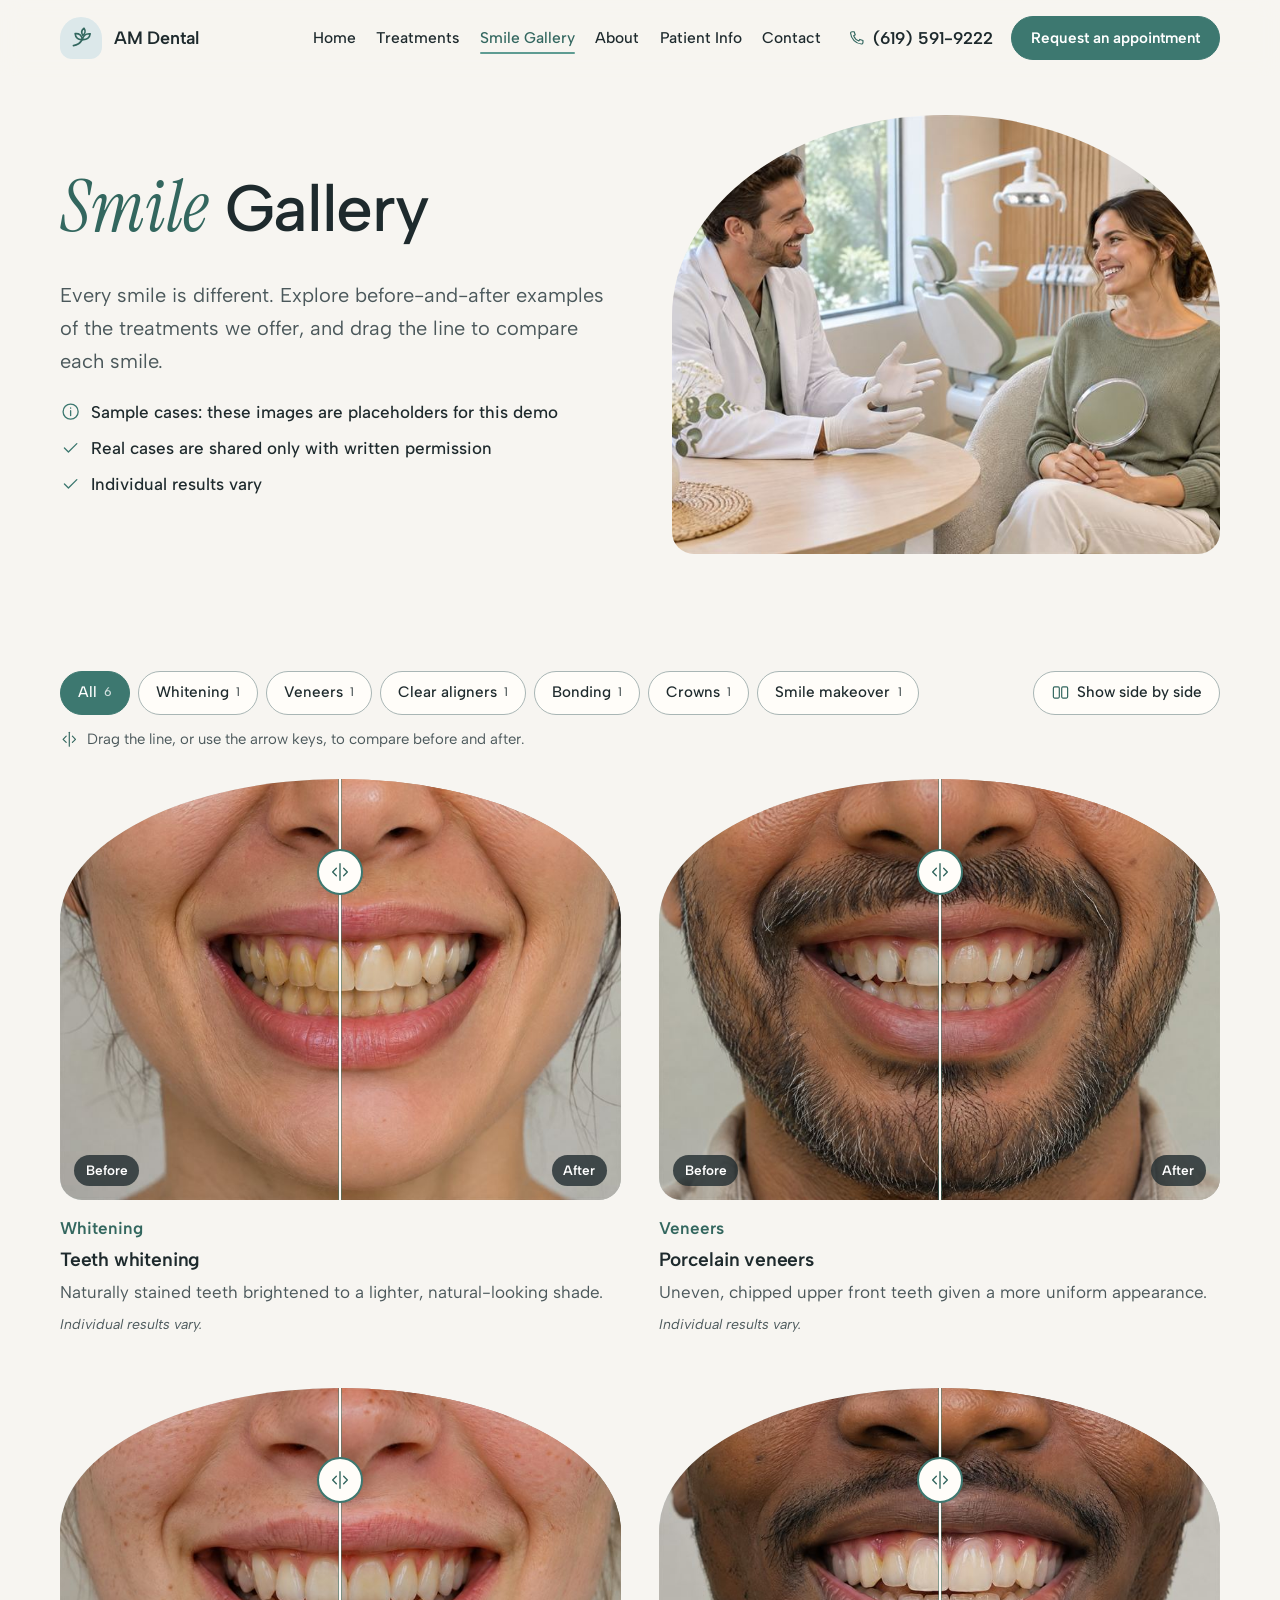
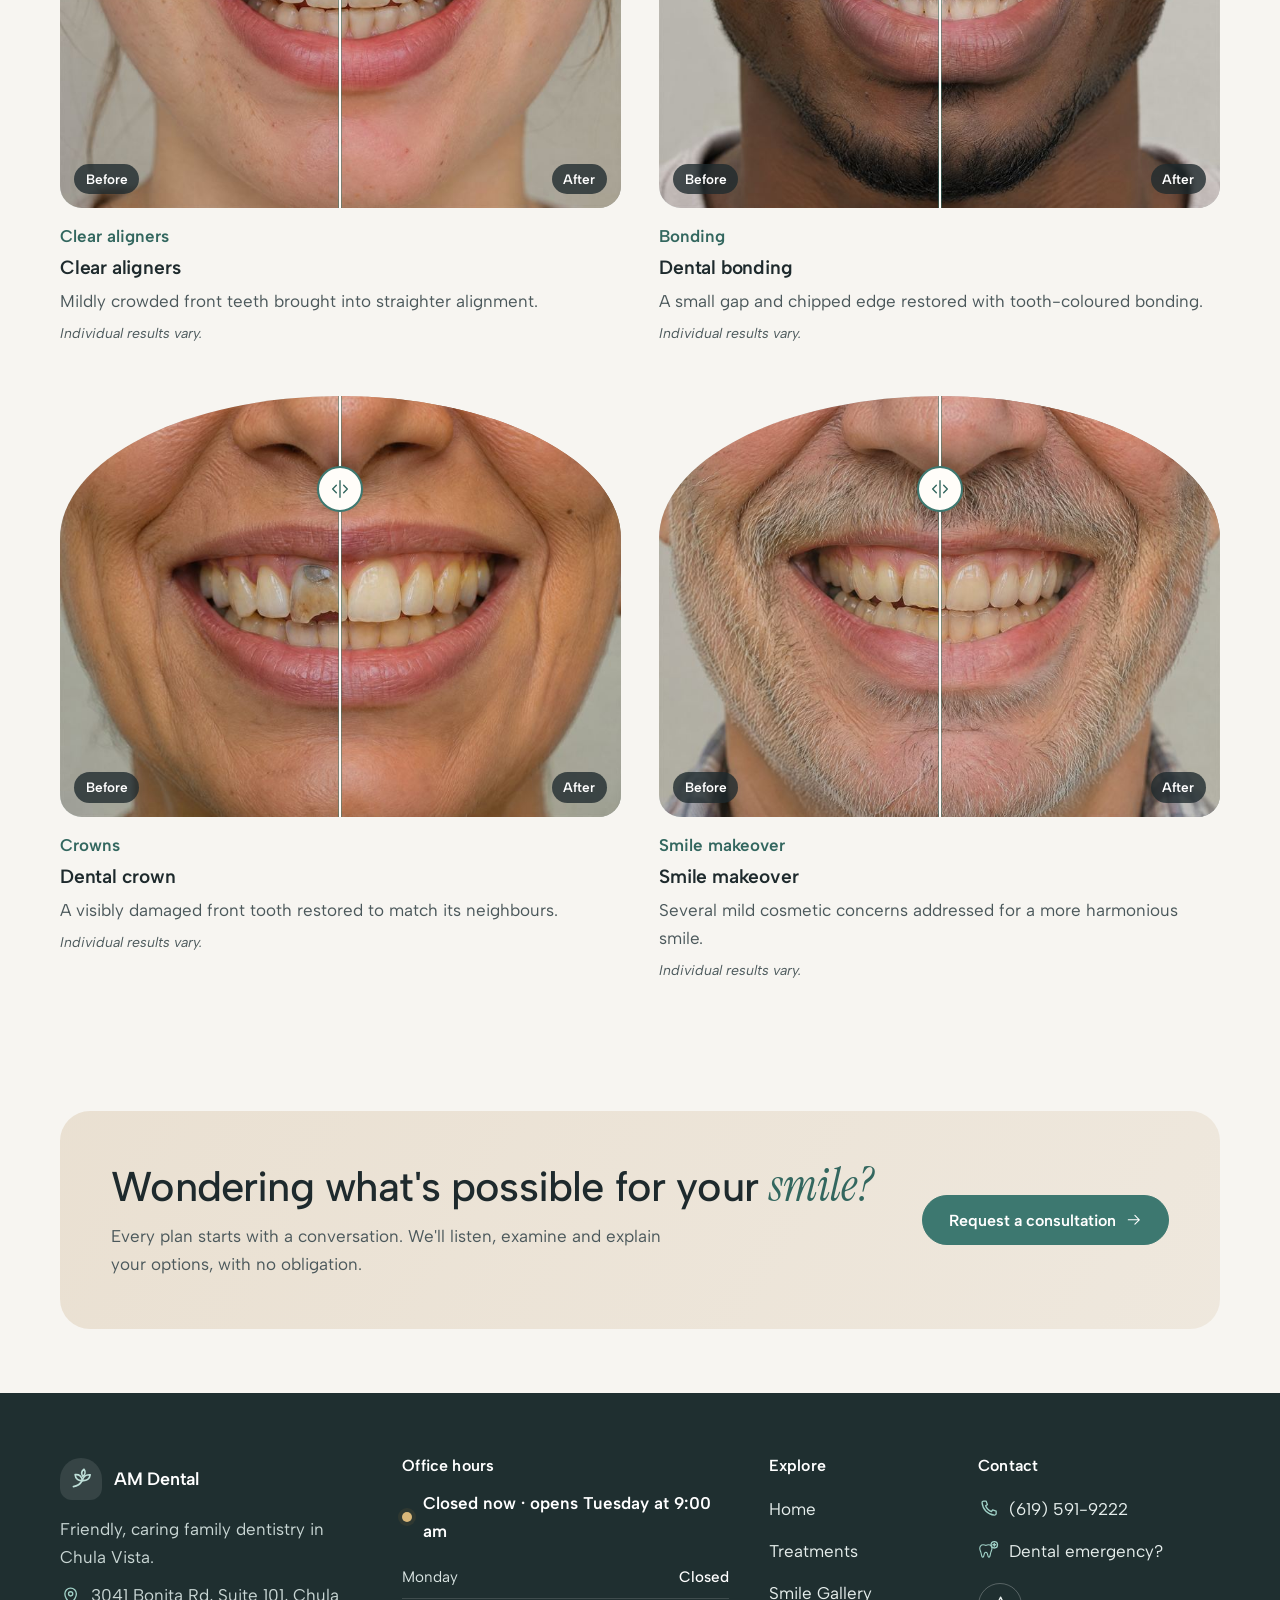
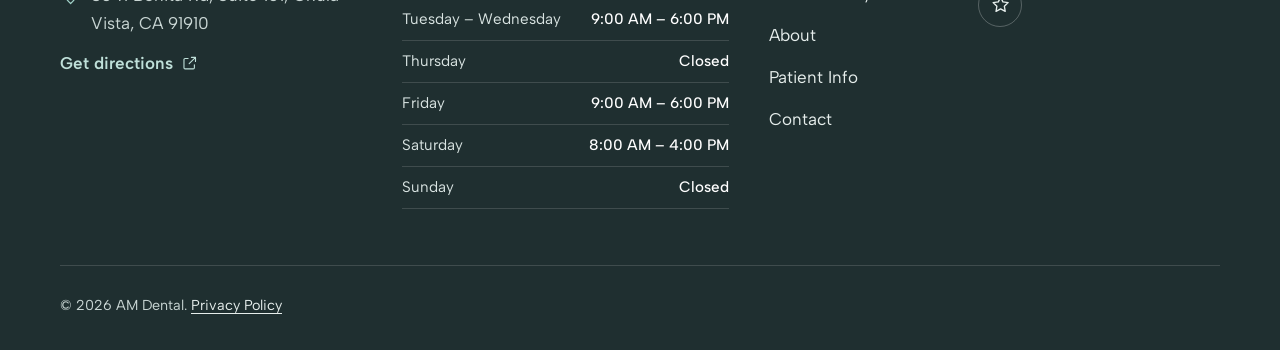
==== commit 5cdb8bde: "Smile Gallery: label cases as demo samples, as in the Reams demo Co-Authored-By: Claude Opus 5.5 <no" ====
--- a/smile-gallery.html
+++ b/smile-gallery.html
@@ -5,13 +5,13 @@
   <meta name="viewport" content="width=device-width, initial-scale=1">
   <meta name="robots" content="noindex, nofollow"><!-- DEMO ONLY: delete this line when the site goes live -->
   <title>Smile Gallery | AM Dental</title>
-  <meta name="description" content="Our Smile Gallery of before-and-after photos. The cases shown in this template are AI-generated demonstrations, not patients or treatment results; individual results vary.">
+  <meta name="description" content="Before-and-after examples from our Smile Gallery. Sample cases shown in this demo; individual results vary.">
   <meta name="theme-color" content="#f7f5f1">
   <!-- Share previews (Open Graph). Set dental.siteUrl in js/dental-config.js so links and images use your full web address. -->
   <meta property="og:type" content="website">
   <meta property="og:site_name" content="AM Dental" data-og="site_name">
   <meta property="og:title" content="Smile Gallery at AM Dental">
-  <meta property="og:description" content="Our Smile Gallery of before-and-after photos. The cases shown in this template are AI-generated demonstrations, not patients or treatment results; individual results vary.">
+  <meta property="og:description" content="Before-and-after examples from our Smile Gallery. Sample cases shown in this demo; individual results vary.">
   <meta property="og:image" content="images/smile-consultation-1200.jpg" data-og="image">
   <meta name="twitter:card" content="summary_large_image">
   <link rel="icon" href="images/favicon.svg" type="image/svg+xml">
@@ -99,9 +99,9 @@
       <div class="container page-hero-grid">
         <div class="page-hero-copy">
           <h1 id="page-title"><em class="accent">Smile</em> Gallery</h1>
-          <p class="lead" data-gallery-intro>Every smile is different. The cases below are fictional, AI-generated simulations that show how this gallery works: they are not patients of this practice and not treatment results. A practice replaces them with photos of its own patients, shared only with their written permission.</p>
+          <p class="lead" data-gallery-intro>Every smile is different. Explore before-and-after examples of the treatments we offer, and drag the line to compare each smile.</p>
           <ul class="mini-points">
-            <li><svg class="icon" aria-hidden="true" focusable="false"><use href="#i-info"></use></svg>Demonstration cases are AI-generated, not real patients</li>
+            <li><svg class="icon" aria-hidden="true" focusable="false"><use href="#i-info"></use></svg>Sample cases: these images are placeholders for this demo</li>
             <li><svg class="icon" aria-hidden="true" focusable="false"><use href="#i-check"></use></svg>Real cases are shared only with written permission</li>
             <li><svg class="icon" aria-hidden="true" focusable="false"><use href="#i-check"></use></svg>Individual results vary</li>
           </ul>
@@ -112,13 +112,6 @@
 
     <section class="section section--tight" aria-labelledby="cases-title">
       <div class="container">
-        <!-- Shown while any case below is still demonstration content (data-case-demo, data-case-placeholder or a
-             demonstration image); hidden automatically when none is left. docs/check-before-publishing.html also
-             reports every remaining demonstration case as "fix before publishing". -->
-        <div class="gallery-banner" role="note" data-placeholder-banner>
-          <svg class="banner-icon" aria-hidden="true" focusable="false"><use href="#i-alert"></use></svg>
-          <p><strong>This gallery shows AI-generated demonstration cases, not patients or treatment results.</strong> Replace them with your own authorised patient photos before publishing. <span data-placeholder-count></span></p>
-        </div>
 
         <div class="gallery-head">
           <h2 id="cases-title" class="visually-hidden">Before-and-after cases</h2>
@@ -144,23 +137,22 @@
             <div class="compare" data-compare>
               <div class="compare-frame">
                 <figure class="compare-side compare-side--before">
-                  <img src="images/ai-demo-whitening-before-800.jpg" srcset="images/ai-demo-whitening-before-480.jpg 480w, images/ai-demo-whitening-before-800.jpg 800w, images/ai-demo-whitening-before-1200.jpg 1200w, images/ai-demo-whitening-before-1600.jpg 1600w" sizes="(min-width: 1200px) 560px, (min-width: 700px) 46vw, 92vw" width="800" height="597" alt="AI-generated demonstration image, before: close-up of a fictional adult's smile with yellow-brown staining on the teeth. Not a real patient." loading="lazy" decoding="async">
-                  <figcaption class="compare-label">Before</figcaption>
-                </figure>
-                <figure class="compare-side compare-side--after">
-                  <img src="images/ai-demo-whitening-after-800.jpg" srcset="images/ai-demo-whitening-after-480.jpg 480w, images/ai-demo-whitening-after-800.jpg 800w, images/ai-demo-whitening-after-1200.jpg 1200w, images/ai-demo-whitening-after-1600.jpg 1600w" sizes="(min-width: 1200px) 560px, (min-width: 700px) 46vw, 92vw" width="800" height="597" alt="AI-generated demonstration image, after: the same fictional smile with a lighter, natural tooth shade. Not a real patient or treatment result." loading="lazy" decoding="async">
-                  <figcaption class="compare-label">After</figcaption>
-                </figure>
-                <span class="compare-line" aria-hidden="true"><span class="compare-knob"><svg class="icon" aria-hidden="true" focusable="false"><use href="#i-compare"></use></svg></span></span>
-              </div>
-              <label class="visually-hidden" for="cmp-whitening">Compare before and after: Teeth whitening (AI-generated demonstration, not a real patient)</label>
+                  <img src="images/ai-demo-whitening-before-800.jpg" srcset="images/ai-demo-whitening-before-480.jpg 480w, images/ai-demo-whitening-before-800.jpg 800w, images/ai-demo-whitening-before-1200.jpg 1200w, images/ai-demo-whitening-before-1600.jpg 1600w" sizes="(min-width: 1200px) 560px, (min-width: 700px) 46vw, 92vw" width="800" height="597" alt="Sample image, before: close-up of an adult's smile with yellow-brown staining on the teeth." loading="lazy" decoding="async">
+                  <figcaption class="compare-label">Before</figcaption>
+                </figure>
+                <figure class="compare-side compare-side--after">
+                  <img src="images/ai-demo-whitening-after-800.jpg" srcset="images/ai-demo-whitening-after-480.jpg 480w, images/ai-demo-whitening-after-800.jpg 800w, images/ai-demo-whitening-after-1200.jpg 1200w, images/ai-demo-whitening-after-1600.jpg 1600w" sizes="(min-width: 1200px) 560px, (min-width: 700px) 46vw, 92vw" width="800" height="597" alt="Sample image, after: the same smile with a lighter, natural tooth shade." loading="lazy" decoding="async">
+                  <figcaption class="compare-label">After</figcaption>
+                </figure>
+                <span class="compare-line" aria-hidden="true"><span class="compare-knob"><svg class="icon" aria-hidden="true" focusable="false"><use href="#i-compare"></use></svg></span></span>
+              </div>
+              <label class="visually-hidden" for="cmp-whitening">Compare before and after: Teeth whitening (sample case)</label>
               <input class="compare-range" id="cmp-whitening" type="range" min="0" max="100" step="1" value="50">
-              <p class="ai-disclosure" data-ai-disclosure><svg class="icon" aria-hidden="true" focusable="false"><use href="#i-info"></use></svg><span>AI-generated demonstration — not an actual patient or treatment result.</span></p>
-            </div>
-            <div class="case-body">
-              <p class="case-meta"><span class="case-cat">Whitening</span><span class="badge-placeholder" data-placeholder-badge>AI demonstration</span></p>
-              <h3 class="case-title">Teeth whitening: demonstration case</h3>
-              <p class="case-desc">A simulated example of naturally stained teeth and a lighter, natural-looking shade. Replace it with your own patient's photos and a short description of the treatment.</p>
+            </div>
+            <div class="case-body">
+              <p class="case-meta"><span class="case-cat">Whitening</span></p>
+              <h3 class="case-title">Teeth whitening</h3>
+              <p class="case-desc">Naturally stained teeth brightened to a lighter, natural-looking shade.</p>
               <p class="case-note">Individual results vary.</p>
             </div>
           </article>
@@ -171,23 +163,22 @@
             <div class="compare" data-compare>
               <div class="compare-frame">
                 <figure class="compare-side compare-side--before">
-                  <img src="images/ai-demo-veneers-before-800.jpg" srcset="images/ai-demo-veneers-before-480.jpg 480w, images/ai-demo-veneers-before-800.jpg 800w, images/ai-demo-veneers-before-1200.jpg 1200w, images/ai-demo-veneers-before-1600.jpg 1600w" sizes="(min-width: 1200px) 560px, (min-width: 700px) 46vw, 92vw" width="800" height="597" alt="AI-generated demonstration image, before: close-up of a fictional adult's smile with uneven, chipped upper front teeth. Not a real patient." loading="lazy" decoding="async">
-                  <figcaption class="compare-label">Before</figcaption>
-                </figure>
-                <figure class="compare-side compare-side--after">
-                  <img src="images/ai-demo-veneers-after-800.jpg" srcset="images/ai-demo-veneers-after-480.jpg 480w, images/ai-demo-veneers-after-800.jpg 800w, images/ai-demo-veneers-after-1200.jpg 1200w, images/ai-demo-veneers-after-1600.jpg 1600w" sizes="(min-width: 1200px) 560px, (min-width: 700px) 46vw, 92vw" width="800" height="597" alt="AI-generated demonstration image, after: the same fictional smile with even, uniform upper front teeth. Not a real patient or treatment result." loading="lazy" decoding="async">
-                  <figcaption class="compare-label">After</figcaption>
-                </figure>
-                <span class="compare-line" aria-hidden="true"><span class="compare-knob"><svg class="icon" aria-hidden="true" focusable="false"><use href="#i-compare"></use></svg></span></span>
-              </div>
-              <label class="visually-hidden" for="cmp-veneers">Compare before and after: Porcelain veneers (AI-generated demonstration, not a real patient)</label>
+                  <img src="images/ai-demo-veneers-before-800.jpg" srcset="images/ai-demo-veneers-before-480.jpg 480w, images/ai-demo-veneers-before-800.jpg 800w, images/ai-demo-veneers-before-1200.jpg 1200w, images/ai-demo-veneers-before-1600.jpg 1600w" sizes="(min-width: 1200px) 560px, (min-width: 700px) 46vw, 92vw" width="800" height="597" alt="Sample image, before: close-up of an adult's smile with uneven, chipped upper front teeth." loading="lazy" decoding="async">
+                  <figcaption class="compare-label">Before</figcaption>
+                </figure>
+                <figure class="compare-side compare-side--after">
+                  <img src="images/ai-demo-veneers-after-800.jpg" srcset="images/ai-demo-veneers-after-480.jpg 480w, images/ai-demo-veneers-after-800.jpg 800w, images/ai-demo-veneers-after-1200.jpg 1200w, images/ai-demo-veneers-after-1600.jpg 1600w" sizes="(min-width: 1200px) 560px, (min-width: 700px) 46vw, 92vw" width="800" height="597" alt="Sample image, after: the same smile with even, uniform upper front teeth." loading="lazy" decoding="async">
+                  <figcaption class="compare-label">After</figcaption>
+                </figure>
+                <span class="compare-line" aria-hidden="true"><span class="compare-knob"><svg class="icon" aria-hidden="true" focusable="false"><use href="#i-compare"></use></svg></span></span>
+              </div>
+              <label class="visually-hidden" for="cmp-veneers">Compare before and after: Porcelain veneers (sample case)</label>
               <input class="compare-range" id="cmp-veneers" type="range" min="0" max="100" step="1" value="50">
-              <p class="ai-disclosure" data-ai-disclosure><svg class="icon" aria-hidden="true" focusable="false"><use href="#i-info"></use></svg><span>AI-generated demonstration — not an actual patient or treatment result.</span></p>
-            </div>
-            <div class="case-body">
-              <p class="case-meta"><span class="case-cat">Veneers</span><span class="badge-placeholder" data-placeholder-badge>AI demonstration</span></p>
-              <h3 class="case-title">Porcelain veneers: demonstration case</h3>
-              <p class="case-desc">A simulated example of uneven, chipped upper front teeth and a more uniform appearance. Replace it with your own patient's photos and a short description of the treatment.</p>
+            </div>
+            <div class="case-body">
+              <p class="case-meta"><span class="case-cat">Veneers</span></p>
+              <h3 class="case-title">Porcelain veneers</h3>
+              <p class="case-desc">Uneven, chipped upper front teeth given a more uniform appearance.</p>
               <p class="case-note">Individual results vary.</p>
             </div>
           </article>
@@ -198,23 +189,22 @@
             <div class="compare" data-compare>
               <div class="compare-frame">
                 <figure class="compare-side compare-side--before">
-                  <img src="images/ai-demo-aligners-before-800.jpg" srcset="images/ai-demo-aligners-before-480.jpg 480w, images/ai-demo-aligners-before-800.jpg 800w, images/ai-demo-aligners-before-1200.jpg 1200w, images/ai-demo-aligners-before-1600.jpg 1600w" sizes="(min-width: 1200px) 560px, (min-width: 700px) 46vw, 92vw" width="800" height="597" alt="AI-generated demonstration image, before: close-up of a fictional adult's smile with mildly crowded front teeth. Not a real patient." loading="lazy" decoding="async">
-                  <figcaption class="compare-label">Before</figcaption>
-                </figure>
-                <figure class="compare-side compare-side--after">
-                  <img src="images/ai-demo-aligners-after-800.jpg" srcset="images/ai-demo-aligners-after-480.jpg 480w, images/ai-demo-aligners-after-800.jpg 800w, images/ai-demo-aligners-after-1200.jpg 1200w, images/ai-demo-aligners-after-1600.jpg 1600w" sizes="(min-width: 1200px) 560px, (min-width: 700px) 46vw, 92vw" width="800" height="597" alt="AI-generated demonstration image, after: the same fictional smile with straighter front teeth. Not a real patient or treatment result." loading="lazy" decoding="async">
-                  <figcaption class="compare-label">After</figcaption>
-                </figure>
-                <span class="compare-line" aria-hidden="true"><span class="compare-knob"><svg class="icon" aria-hidden="true" focusable="false"><use href="#i-compare"></use></svg></span></span>
-              </div>
-              <label class="visually-hidden" for="cmp-aligners">Compare before and after: Clear aligners (AI-generated demonstration, not a real patient)</label>
+                  <img src="images/ai-demo-aligners-before-800.jpg" srcset="images/ai-demo-aligners-before-480.jpg 480w, images/ai-demo-aligners-before-800.jpg 800w, images/ai-demo-aligners-before-1200.jpg 1200w, images/ai-demo-aligners-before-1600.jpg 1600w" sizes="(min-width: 1200px) 560px, (min-width: 700px) 46vw, 92vw" width="800" height="597" alt="Sample image, before: close-up of an adult's smile with mildly crowded front teeth." loading="lazy" decoding="async">
+                  <figcaption class="compare-label">Before</figcaption>
+                </figure>
+                <figure class="compare-side compare-side--after">
+                  <img src="images/ai-demo-aligners-after-800.jpg" srcset="images/ai-demo-aligners-after-480.jpg 480w, images/ai-demo-aligners-after-800.jpg 800w, images/ai-demo-aligners-after-1200.jpg 1200w, images/ai-demo-aligners-after-1600.jpg 1600w" sizes="(min-width: 1200px) 560px, (min-width: 700px) 46vw, 92vw" width="800" height="597" alt="Sample image, after: the same smile with straighter front teeth." loading="lazy" decoding="async">
+                  <figcaption class="compare-label">After</figcaption>
+                </figure>
+                <span class="compare-line" aria-hidden="true"><span class="compare-knob"><svg class="icon" aria-hidden="true" focusable="false"><use href="#i-compare"></use></svg></span></span>
+              </div>
+              <label class="visually-hidden" for="cmp-aligners">Compare before and after: Clear aligners (sample case)</label>
               <input class="compare-range" id="cmp-aligners" type="range" min="0" max="100" step="1" value="50">
-              <p class="ai-disclosure" data-ai-disclosure><svg class="icon" aria-hidden="true" focusable="false"><use href="#i-info"></use></svg><span>AI-generated demonstration — not an actual patient or treatment result.</span></p>
-            </div>
-            <div class="case-body">
-              <p class="case-meta"><span class="case-cat">Clear aligners</span><span class="badge-placeholder" data-placeholder-badge>AI demonstration</span></p>
-              <h3 class="case-title">Clear aligners: demonstration case</h3>
-              <p class="case-desc">A simulated example of mildly crowded front teeth and straighter alignment. Replace it with your own patient's photos and a short description of the treatment.</p>
+            </div>
+            <div class="case-body">
+              <p class="case-meta"><span class="case-cat">Clear aligners</span></p>
+              <h3 class="case-title">Clear aligners</h3>
+              <p class="case-desc">Mildly crowded front teeth brought into straighter alignment.</p>
               <p class="case-note">Individual results vary.</p>
             </div>
           </article>
@@ -225,23 +215,22 @@
             <div class="compare" data-compare>
               <div class="compare-frame">
                 <figure class="compare-side compare-side--before">
-                  <img src="images/ai-demo-bonding-before-800.jpg" srcset="images/ai-demo-bonding-before-480.jpg 480w, images/ai-demo-bonding-before-800.jpg 800w, images/ai-demo-bonding-before-1200.jpg 1200w, images/ai-demo-bonding-before-1600.jpg 1600w" sizes="(min-width: 1200px) 560px, (min-width: 700px) 46vw, 92vw" width="800" height="597" alt="AI-generated demonstration image, before: close-up of a fictional adult's smile with a small gap and a chipped edge between the upper front teeth. Not a real patient." loading="lazy" decoding="async">
-                  <figcaption class="compare-label">Before</figcaption>
-                </figure>
-                <figure class="compare-side compare-side--after">
-                  <img src="images/ai-demo-bonding-after-800.jpg" srcset="images/ai-demo-bonding-after-480.jpg 480w, images/ai-demo-bonding-after-800.jpg 800w, images/ai-demo-bonding-after-1200.jpg 1200w, images/ai-demo-bonding-after-1600.jpg 1600w" sizes="(min-width: 1200px) 560px, (min-width: 700px) 46vw, 92vw" width="800" height="597" alt="AI-generated demonstration image, after: the same fictional smile with the gap closed and the edge restored. Not a real patient or treatment result." loading="lazy" decoding="async">
-                  <figcaption class="compare-label">After</figcaption>
-                </figure>
-                <span class="compare-line" aria-hidden="true"><span class="compare-knob"><svg class="icon" aria-hidden="true" focusable="false"><use href="#i-compare"></use></svg></span></span>
-              </div>
-              <label class="visually-hidden" for="cmp-bonding">Compare before and after: Dental bonding (AI-generated demonstration, not a real patient)</label>
+                  <img src="images/ai-demo-bonding-before-800.jpg" srcset="images/ai-demo-bonding-before-480.jpg 480w, images/ai-demo-bonding-before-800.jpg 800w, images/ai-demo-bonding-before-1200.jpg 1200w, images/ai-demo-bonding-before-1600.jpg 1600w" sizes="(min-width: 1200px) 560px, (min-width: 700px) 46vw, 92vw" width="800" height="597" alt="Sample image, before: close-up of an adult's smile with a small gap and a chipped edge between the upper front teeth." loading="lazy" decoding="async">
+                  <figcaption class="compare-label">Before</figcaption>
+                </figure>
+                <figure class="compare-side compare-side--after">
+                  <img src="images/ai-demo-bonding-after-800.jpg" srcset="images/ai-demo-bonding-after-480.jpg 480w, images/ai-demo-bonding-after-800.jpg 800w, images/ai-demo-bonding-after-1200.jpg 1200w, images/ai-demo-bonding-after-1600.jpg 1600w" sizes="(min-width: 1200px) 560px, (min-width: 700px) 46vw, 92vw" width="800" height="597" alt="Sample image, after: the same smile with the gap closed and the edge restored." loading="lazy" decoding="async">
+                  <figcaption class="compare-label">After</figcaption>
+                </figure>
+                <span class="compare-line" aria-hidden="true"><span class="compare-knob"><svg class="icon" aria-hidden="true" focusable="false"><use href="#i-compare"></use></svg></span></span>
+              </div>
+              <label class="visually-hidden" for="cmp-bonding">Compare before and after: Dental bonding (sample case)</label>
               <input class="compare-range" id="cmp-bonding" type="range" min="0" max="100" step="1" value="50">
-              <p class="ai-disclosure" data-ai-disclosure><svg class="icon" aria-hidden="true" focusable="false"><use href="#i-info"></use></svg><span>AI-generated demonstration — not an actual patient or treatment result.</span></p>
-            </div>
-            <div class="case-body">
-              <p class="case-meta"><span class="case-cat">Bonding</span><span class="badge-placeholder" data-placeholder-badge>AI demonstration</span></p>
-              <h3 class="case-title">Dental bonding: demonstration case</h3>
-              <p class="case-desc">A simulated example of a small gap and chipped edge, cosmetically restored with tooth-coloured bonding. Replace it with your own patient's photos and a short description of the treatment.</p>
+            </div>
+            <div class="case-body">
+              <p class="case-meta"><span class="case-cat">Bonding</span></p>
+              <h3 class="case-title">Dental bonding</h3>
+              <p class="case-desc">A small gap and chipped edge restored with tooth-coloured bonding.</p>
               <p class="case-note">Individual results vary.</p>
             </div>
           </article>
@@ -252,23 +241,22 @@
             <div class="compare" data-compare>
               <div class="compare-frame">
                 <figure class="compare-side compare-side--before">
-                  <img src="images/ai-demo-crowns-before-800.jpg" srcset="images/ai-demo-crowns-before-480.jpg 480w, images/ai-demo-crowns-before-800.jpg 800w, images/ai-demo-crowns-before-1200.jpg 1200w, images/ai-demo-crowns-before-1600.jpg 1600w" sizes="(min-width: 1200px) 560px, (min-width: 700px) 46vw, 92vw" width="800" height="597" alt="AI-generated demonstration image, before: close-up of a fictional adult's smile with a damaged, discoloured upper front tooth. Not a real patient." loading="lazy" decoding="async">
-                  <figcaption class="compare-label">Before</figcaption>
-                </figure>
-                <figure class="compare-side compare-side--after">
-                  <img src="images/ai-demo-crowns-after-800.jpg" srcset="images/ai-demo-crowns-after-480.jpg 480w, images/ai-demo-crowns-after-800.jpg 800w, images/ai-demo-crowns-after-1200.jpg 1200w, images/ai-demo-crowns-after-1600.jpg 1600w" sizes="(min-width: 1200px) 560px, (min-width: 700px) 46vw, 92vw" width="800" height="597" alt="AI-generated demonstration image, after: the same fictional smile with the front tooth restored. Not a real patient or treatment result." loading="lazy" decoding="async">
-                  <figcaption class="compare-label">After</figcaption>
-                </figure>
-                <span class="compare-line" aria-hidden="true"><span class="compare-knob"><svg class="icon" aria-hidden="true" focusable="false"><use href="#i-compare"></use></svg></span></span>
-              </div>
-              <label class="visually-hidden" for="cmp-crowns">Compare before and after: Dental crown (AI-generated demonstration, not a real patient)</label>
+                  <img src="images/ai-demo-crowns-before-800.jpg" srcset="images/ai-demo-crowns-before-480.jpg 480w, images/ai-demo-crowns-before-800.jpg 800w, images/ai-demo-crowns-before-1200.jpg 1200w, images/ai-demo-crowns-before-1600.jpg 1600w" sizes="(min-width: 1200px) 560px, (min-width: 700px) 46vw, 92vw" width="800" height="597" alt="Sample image, before: close-up of an adult's smile with a damaged, discoloured upper front tooth." loading="lazy" decoding="async">
+                  <figcaption class="compare-label">Before</figcaption>
+                </figure>
+                <figure class="compare-side compare-side--after">
+                  <img src="images/ai-demo-crowns-after-800.jpg" srcset="images/ai-demo-crowns-after-480.jpg 480w, images/ai-demo-crowns-after-800.jpg 800w, images/ai-demo-crowns-after-1200.jpg 1200w, images/ai-demo-crowns-after-1600.jpg 1600w" sizes="(min-width: 1200px) 560px, (min-width: 700px) 46vw, 92vw" width="800" height="597" alt="Sample image, after: the same smile with the front tooth restored." loading="lazy" decoding="async">
+                  <figcaption class="compare-label">After</figcaption>
+                </figure>
+                <span class="compare-line" aria-hidden="true"><span class="compare-knob"><svg class="icon" aria-hidden="true" focusable="false"><use href="#i-compare"></use></svg></span></span>
+              </div>
+              <label class="visually-hidden" for="cmp-crowns">Compare before and after: Dental crown (sample case)</label>
               <input class="compare-range" id="cmp-crowns" type="range" min="0" max="100" step="1" value="50">
-              <p class="ai-disclosure" data-ai-disclosure><svg class="icon" aria-hidden="true" focusable="false"><use href="#i-info"></use></svg><span>AI-generated demonstration — not an actual patient or treatment result.</span></p>
-            </div>
-            <div class="case-body">
-              <p class="case-meta"><span class="case-cat">Crowns</span><span class="badge-placeholder" data-placeholder-badge>AI demonstration</span></p>
-              <h3 class="case-title">Dental crown: demonstration case</h3>
-              <p class="case-desc">A simulated example of a visibly damaged front tooth and a restored tooth matching its neighbours. Replace it with your own patient's photos and a short description of the treatment.</p>
+            </div>
+            <div class="case-body">
+              <p class="case-meta"><span class="case-cat">Crowns</span></p>
+              <h3 class="case-title">Dental crown</h3>
+              <p class="case-desc">A visibly damaged front tooth restored to match its neighbours.</p>
               <p class="case-note">Individual results vary.</p>
             </div>
           </article>
@@ -279,23 +267,22 @@
             <div class="compare" data-compare>
               <div class="compare-frame">
                 <figure class="compare-side compare-side--before">
-                  <img src="images/ai-demo-makeover-before-800.jpg" srcset="images/ai-demo-makeover-before-480.jpg 480w, images/ai-demo-makeover-before-800.jpg 800w, images/ai-demo-makeover-before-1200.jpg 1200w, images/ai-demo-makeover-before-1600.jpg 1600w" sizes="(min-width: 1200px) 560px, (min-width: 700px) 46vw, 92vw" width="800" height="597" alt="AI-generated demonstration image, before: close-up of a fictional adult's smile with mild yellowing, uneven edges and a small gap. Not a real patient." loading="lazy" decoding="async">
-                  <figcaption class="compare-label">Before</figcaption>
-                </figure>
-                <figure class="compare-side compare-side--after">
-                  <img src="images/ai-demo-makeover-after-800.jpg" srcset="images/ai-demo-makeover-after-480.jpg 480w, images/ai-demo-makeover-after-800.jpg 800w, images/ai-demo-makeover-after-1200.jpg 1200w, images/ai-demo-makeover-after-1600.jpg 1600w" sizes="(min-width: 1200px) 560px, (min-width: 700px) 46vw, 92vw" width="800" height="597" alt="AI-generated demonstration image, after: the same fictional smile with a lighter shade, even edges and the gap closed. Not a real patient or treatment result." loading="lazy" decoding="async">
-                  <figcaption class="compare-label">After</figcaption>
-                </figure>
-                <span class="compare-line" aria-hidden="true"><span class="compare-knob"><svg class="icon" aria-hidden="true" focusable="false"><use href="#i-compare"></use></svg></span></span>
-              </div>
-              <label class="visually-hidden" for="cmp-makeover">Compare before and after: Smile makeover (AI-generated demonstration, not a real patient)</label>
+                  <img src="images/ai-demo-makeover-before-800.jpg" srcset="images/ai-demo-makeover-before-480.jpg 480w, images/ai-demo-makeover-before-800.jpg 800w, images/ai-demo-makeover-before-1200.jpg 1200w, images/ai-demo-makeover-before-1600.jpg 1600w" sizes="(min-width: 1200px) 560px, (min-width: 700px) 46vw, 92vw" width="800" height="597" alt="Sample image, before: close-up of an adult's smile with mild yellowing, uneven edges and a small gap." loading="lazy" decoding="async">
+                  <figcaption class="compare-label">Before</figcaption>
+                </figure>
+                <figure class="compare-side compare-side--after">
+                  <img src="images/ai-demo-makeover-after-800.jpg" srcset="images/ai-demo-makeover-after-480.jpg 480w, images/ai-demo-makeover-after-800.jpg 800w, images/ai-demo-makeover-after-1200.jpg 1200w, images/ai-demo-makeover-after-1600.jpg 1600w" sizes="(min-width: 1200px) 560px, (min-width: 700px) 46vw, 92vw" width="800" height="597" alt="Sample image, after: the same smile with a lighter shade, even edges and the gap closed." loading="lazy" decoding="async">
+                  <figcaption class="compare-label">After</figcaption>
+                </figure>
+                <span class="compare-line" aria-hidden="true"><span class="compare-knob"><svg class="icon" aria-hidden="true" focusable="false"><use href="#i-compare"></use></svg></span></span>
+              </div>
+              <label class="visually-hidden" for="cmp-makeover">Compare before and after: Smile makeover (sample case)</label>
               <input class="compare-range" id="cmp-makeover" type="range" min="0" max="100" step="1" value="50">
-              <p class="ai-disclosure" data-ai-disclosure><svg class="icon" aria-hidden="true" focusable="false"><use href="#i-info"></use></svg><span>AI-generated demonstration — not an actual patient or treatment result.</span></p>
-            </div>
-            <div class="case-body">
-              <p class="case-meta"><span class="case-cat">Smile makeover</span><span class="badge-placeholder" data-placeholder-badge>AI demonstration</span></p>
-              <h3 class="case-title">Smile makeover: demonstration case</h3>
-              <p class="case-desc">A simulated example of several mild cosmetic concerns and a more harmonious smile. Replace it with your own patient's photos and a short description of the treatment.</p>
+            </div>
+            <div class="case-body">
+              <p class="case-meta"><span class="case-cat">Smile makeover</span></p>
+              <h3 class="case-title">Smile makeover</h3>
+              <p class="case-desc">Several mild cosmetic concerns addressed for a more harmonious smile.</p>
               <p class="case-note">Individual results vary.</p>
             </div>
           </article>
